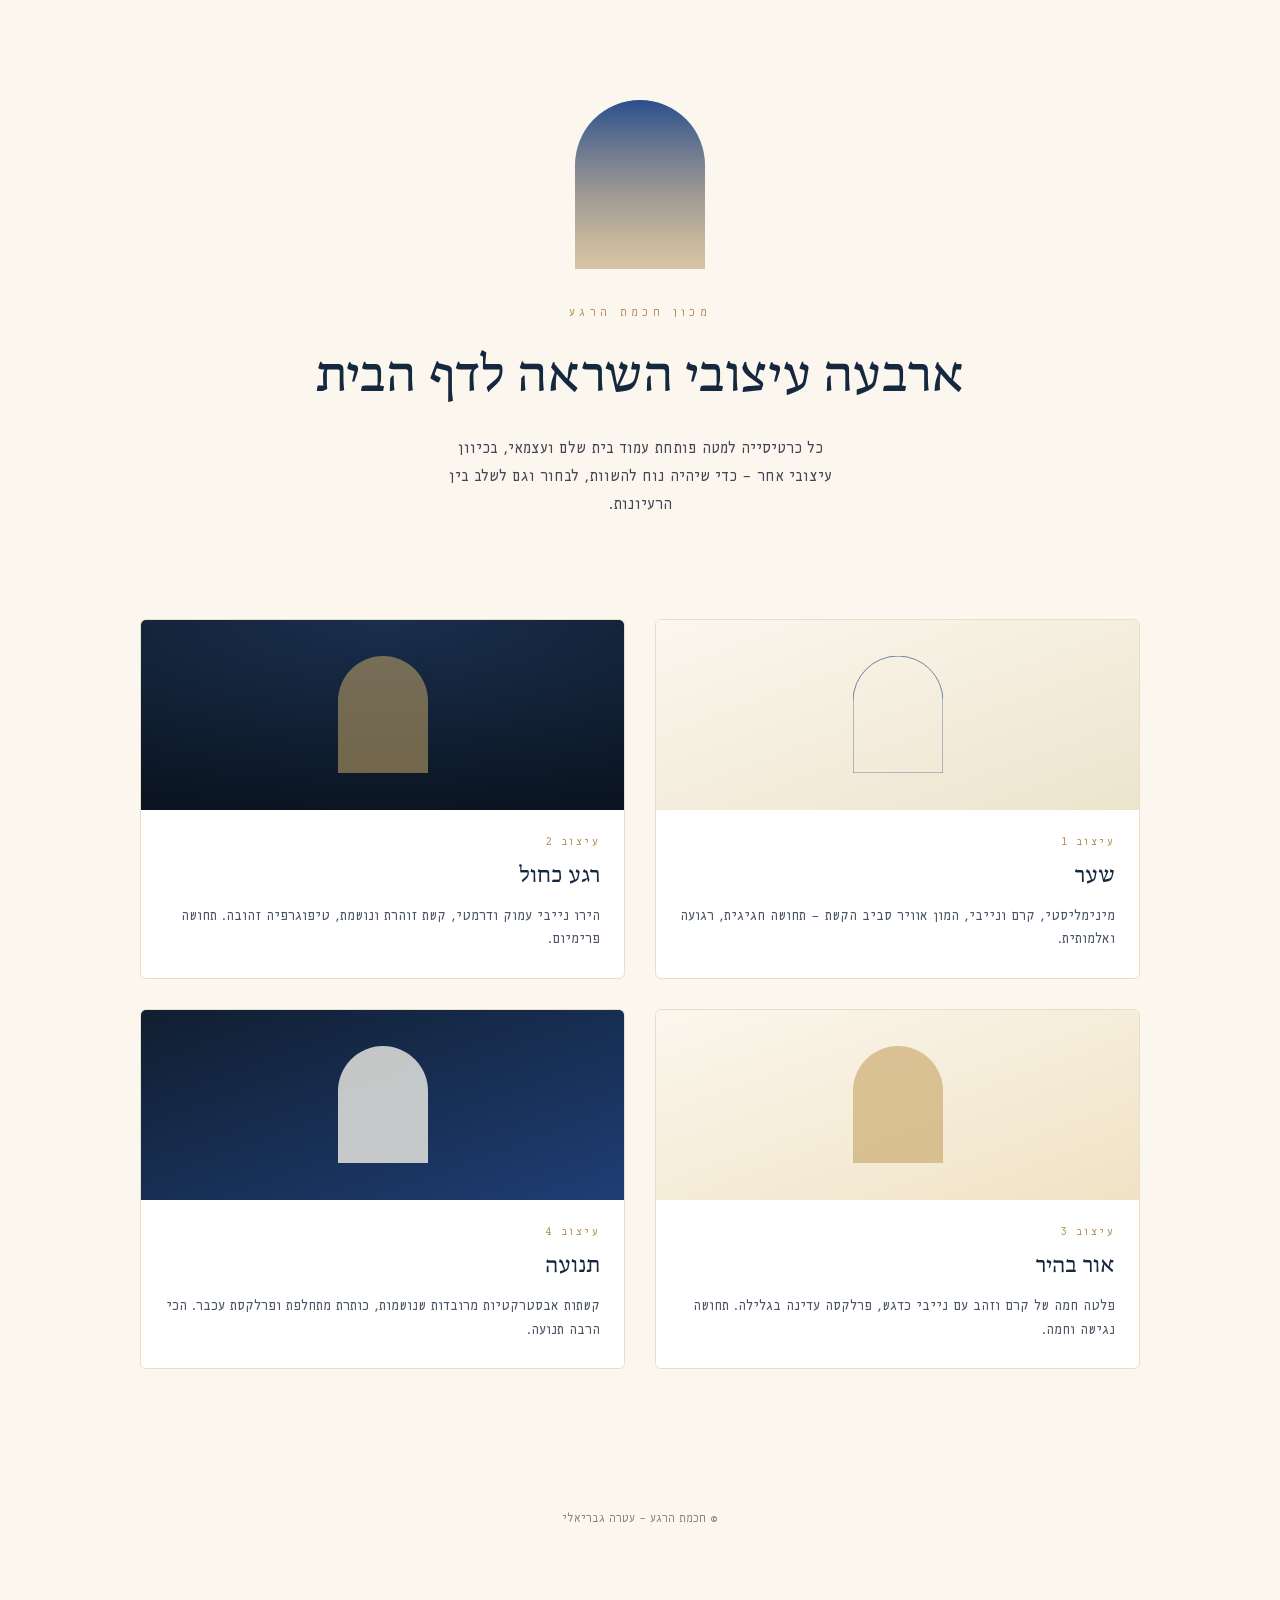
==== docs/index.html @ 27fa4ba7 "אתר סטטי ראשוני: ארבעה עיצובי השראה לדף הבית של חכמת הרגע מבנה docs/ (מתפרסם ל-GitHub Pages) + mater" ====
<!DOCTYPE html>
<html lang="he" dir="rtl">
<head>
<meta charset="UTF-8">
<meta name="viewport" content="width=device-width, initial-scale=1">
<title>חכמת הרגע — גלריית עיצובי השראה לדף הבית</title>
<meta name="description" content="ארבעה עיצובי השראה לדף הבית של מכון חכמת הרגע — עטרה גבריאלי.">
<link rel="stylesheet" href="assets/css/base.css">
<style>
  body { background: var(--cream); }

  .gallery-hero {
    text-align: center;
    padding: 100px 20px 40px;
  }

  .gallery-arch {
    width: 130px;
    margin: 0 auto 24px;
    animation: gbreathe 8s ease-in-out infinite;
  }

  @keyframes gbreathe {
    0%, 100% { transform: scale(1); }
    50% { transform: scale(1.04); }
  }

  .gallery-hero .eyebrow {
    font-size: 0.78rem;
    letter-spacing: 0.35em;
    color: var(--gold);
    text-transform: uppercase;
    margin-bottom: 8px;
  }

  .gallery-hero h1 {
    font-size: clamp(2rem, 5.5vw, 3.2rem);
    color: var(--navy);
  }

  .gallery-hero p.sub {
    margin-top: 16px;
    color: #445;
    max-width: 48ch;
    margin-inline: auto;
    font-size: 1.02rem;
  }

  .grid {
    display: grid;
    grid-template-columns: repeat(2, 1fr);
    gap: 30px;
    width: min(1000px, 92%);
    margin: 60px auto 100px;
  }

  .concept-card {
    display: block;
    background: #fff;
    border-radius: 6px;
    overflow: hidden;
    border: 1px solid #e7dfcc;
    text-decoration: none;
    transition: transform 0.5s var(--ease), box-shadow 0.5s var(--ease);
  }

  .concept-card:hover {
    transform: translateY(-6px);
    box-shadow: 0 30px 50px -30px rgba(16, 30, 48, 0.3);
  }

  .concept-preview {
    height: 190px;
    display: flex;
    align-items: center;
    justify-content: center;
    position: relative;
    overflow: hidden;
  }

  .concept-preview svg {
    width: 90px;
    opacity: 0.9;
  }

  .p1 { background: linear-gradient(160deg, #fbf7ee, #ede4cd); }
  .p2 { background: radial-gradient(120% 100% at 50% 0%, #1a2f4d, #0b1522); }
  .p3 { background: linear-gradient(160deg, #fbf7ee 0%, #f0e2c4 100%); }
  .p4 { background: linear-gradient(160deg, #101e30, #1f3e75); }

  .concept-body {
    padding: 22px 24px 26px;
  }

  .concept-body .num {
    font-size: 0.75rem;
    letter-spacing: 0.2em;
    color: var(--gold);
    text-transform: uppercase;
  }

  .concept-body h2 {
    font-size: 1.4rem;
    color: var(--navy);
    margin: 6px 0 10px;
  }

  .concept-body p {
    font-size: 0.92rem;
    color: #4a5464;
    line-height: 1.6;
  }

  .gallery-footer {
    text-align: center;
    padding: 40px 20px 70px;
    font-size: 0.78rem;
    color: #8a8578;
  }

  @media (max-width: 720px) {
    .grid { grid-template-columns: 1fr; }
  }
</style>
</head>
<body>

<header class="gallery-hero">
  <div class="gallery-arch" aria-hidden="true">
    <svg viewBox="0 0 200 260">
      <defs>
        <linearGradient id="gArch" x1="0" y1="0" x2="0" y2="1">
          <stop offset="0%" stop-color="#2A4F8F"/>
          <stop offset="100%" stop-color="#B6935A" stop-opacity="0.5"/>
        </linearGradient>
      </defs>
      <path d="M0,260 L0,100 A100,100 0 0 1 200,100 L200,260 Z" fill="url(#gArch)"/>
    </svg>
  </div>
  <p class="eyebrow">מכון חכמת הרגע</p>
  <h1>ארבעה עיצובי השראה לדף הבית</h1>
  <p class="sub">
    כל כרטיסייה למטה פותחת עמוד בית שלם ועצמאי, בכיוון עיצובי אחר —
    כדי שיהיה נוח להשוות, לבחור וגם לשלב בין הרעיונות.
  </p>
</header>

<div class="grid">
  <a class="concept-card" href="designs/1-shaar/index.html">
    <div class="concept-preview p1">
      <svg viewBox="0 0 200 260"><path d="M0,260 L0,100 A100,100 0 0 1 200,100 L200,260 Z" fill="none" stroke="#1F3E75" stroke-width="1.5"/></svg>
    </div>
    <div class="concept-body">
      <p class="num">עיצוב 1</p>
      <h2>שער</h2>
      <p>מינימליסטי, קרם ונייבי, המון אוויר סביב הקשת — תחושה חגיגית, רגועה ואלמותית.</p>
    </div>
  </a>

  <a class="concept-card" href="designs/2-rega-kachol/index.html">
    <div class="concept-preview p2">
      <svg viewBox="0 0 200 260"><path d="M0,260 L0,100 A100,100 0 0 1 200,100 L200,260 Z" fill="#C9A86A" opacity="0.6"/></svg>
    </div>
    <div class="concept-body">
      <p class="num">עיצוב 2</p>
      <h2>רגע כחול</h2>
      <p>הירו נייבי עמוק ודרמטי, קשת זוהרת ונושמת, טיפוגרפיה זהובה. תחושה פרימיום.</p>
    </div>
  </a>

  <a class="concept-card" href="designs/3-or-bahir/index.html">
    <div class="concept-preview p3">
      <svg viewBox="0 0 200 260"><path d="M0,260 L0,100 A100,100 0 0 1 200,100 L200,260 Z" fill="#C9A86A" opacity="0.7"/></svg>
    </div>
    <div class="concept-body">
      <p class="num">עיצוב 3</p>
      <h2>אור בהיר</h2>
      <p>פלטה חמה של קרם וזהב עם נייבי כדגש, פרלקסה עדינה בגלילה. תחושה נגישה וחמה.</p>
    </div>
  </a>

  <a class="concept-card" href="designs/4-tnua/index.html">
    <div class="concept-preview p4">
      <svg viewBox="0 0 200 260"><path d="M0,260 L0,100 A100,100 0 0 1 200,100 L200,260 Z" fill="#fbf7ee" opacity="0.85"/></svg>
    </div>
    <div class="concept-body">
      <p class="num">עיצוב 4</p>
      <h2>תנועה</h2>
      <p>קשתות אבסטרקטיות מרובדות שנושמות, כותרת מתחלפת ופרלקסת עכבר. הכי הרבה תנועה.</p>
    </div>
  </a>
</div>

<footer class="gallery-footer">
  <p>© חכמת הרגע — עטרה גבריאלי</p>
</footer>

</body>
</html>
---- docs/assets/css/base.css ----
/* חכמת הרגע — בסיס משותף לכל עיצובי דף הבית */

@font-face {
  font-family: "Days";
  src: url("../fonts/Days-Regular.woff2") format("woff2"),
       url("../fonts/Days-Regular.woff") format("woff");
  font-weight: 400;
  font-style: normal;
  font-display: swap;
}

@font-face {
  font-family: "ArbelG";
  src: url("../fonts/ArbelG-Regular.woff") format("woff");
  font-weight: 400;
  font-style: normal;
  font-display: swap;
}

@font-face {
  font-family: "ArbelG";
  src: url("../fonts/ArbelG-Medium.woff") format("woff");
  font-weight: 500;
  font-style: normal;
  font-display: swap;
}

@font-face {
  font-family: "ArbelG";
  src: url("../fonts/ArbelG-Bold.woff") format("woff");
  font-weight: 700;
  font-style: normal;
  font-display: swap;
}

:root {
  /* פלטה — נגזרת מהלוגו ומתמונות התדמית */
  --navy-deep: #101e30;
  --navy: #16283f;
  --blue-royal: #1f3e75;
  --blue-royal-light: #2a4f8f;
  --cream: #fbf7ee;
  --cream-2: #f3ecdd;
  --gold: #b6935a;
  --gold-light: #c9a86a;
  --wine: #3a0f1f;
  --ink: #1b2430;

  --font-display: "Days", "Frank Ruhl Libre", serif;
  --font-body: "ArbelG", "Times New Roman", serif;

  --ease: cubic-bezier(0.22, 1, 0.36, 1);
}

* {
  box-sizing: border-box;
}

html {
  scroll-behavior: smooth;
}

body {
  margin: 0;
  font-family: var(--font-body);
  color: var(--ink);
  background: var(--cream);
  direction: rtl;
  line-height: 1.7;
  -webkit-font-smoothing: antialiased;
}

img {
  max-width: 100%;
  display: block;
}

a {
  color: inherit;
  text-decoration: none;
}

h1, h2, h3 {
  font-family: var(--font-display);
  font-weight: 400;
  margin: 0;
}

p {
  margin: 0;
}

.container {
  width: min(1100px, 92%);
  margin-inline: auto;
}

/* פס ניווט קטן וקבוע לחזרה לגלריית העיצובים — משותף לכל 4 העמודים */
.concept-nav {
  position: fixed;
  top: 18px;
  inset-inline-start: 18px;
  z-index: 100;
  display: flex;
  align-items: center;
  gap: 10px;
  font-size: 0.8rem;
  padding: 8px 16px;
  border-radius: 999px;
  background: rgba(251, 247, 238, 0.88);
  color: var(--navy);
  backdrop-filter: blur(6px);
  box-shadow: 0 2px 14px rgba(16, 30, 48, 0.12);
  transition: transform 0.4s var(--ease);
}

.concept-nav:hover {
  transform: translateY(-1px);
}

.concept-nav span {
  opacity: 0.6;
}

/* אלמנט reveal-on-scroll משותף */
[data-reveal] {
  opacity: 0;
  transform: translateY(24px);
  transition: opacity 0.9s var(--ease), transform 0.9s var(--ease);
}

[data-reveal].is-visible {
  opacity: 1;
  transform: translateY(0);
}

@media (prefers-reduced-motion: reduce) {
  html {
    scroll-behavior: auto;
  }
  [data-reveal] {
    opacity: 1;
    transform: none;
    transition: none;
  }
}

.visually-hidden {
  position: absolute;
  width: 1px;
  height: 1px;
  overflow: hidden;
  clip: rect(0 0 0 0);
  white-space: nowrap;
}
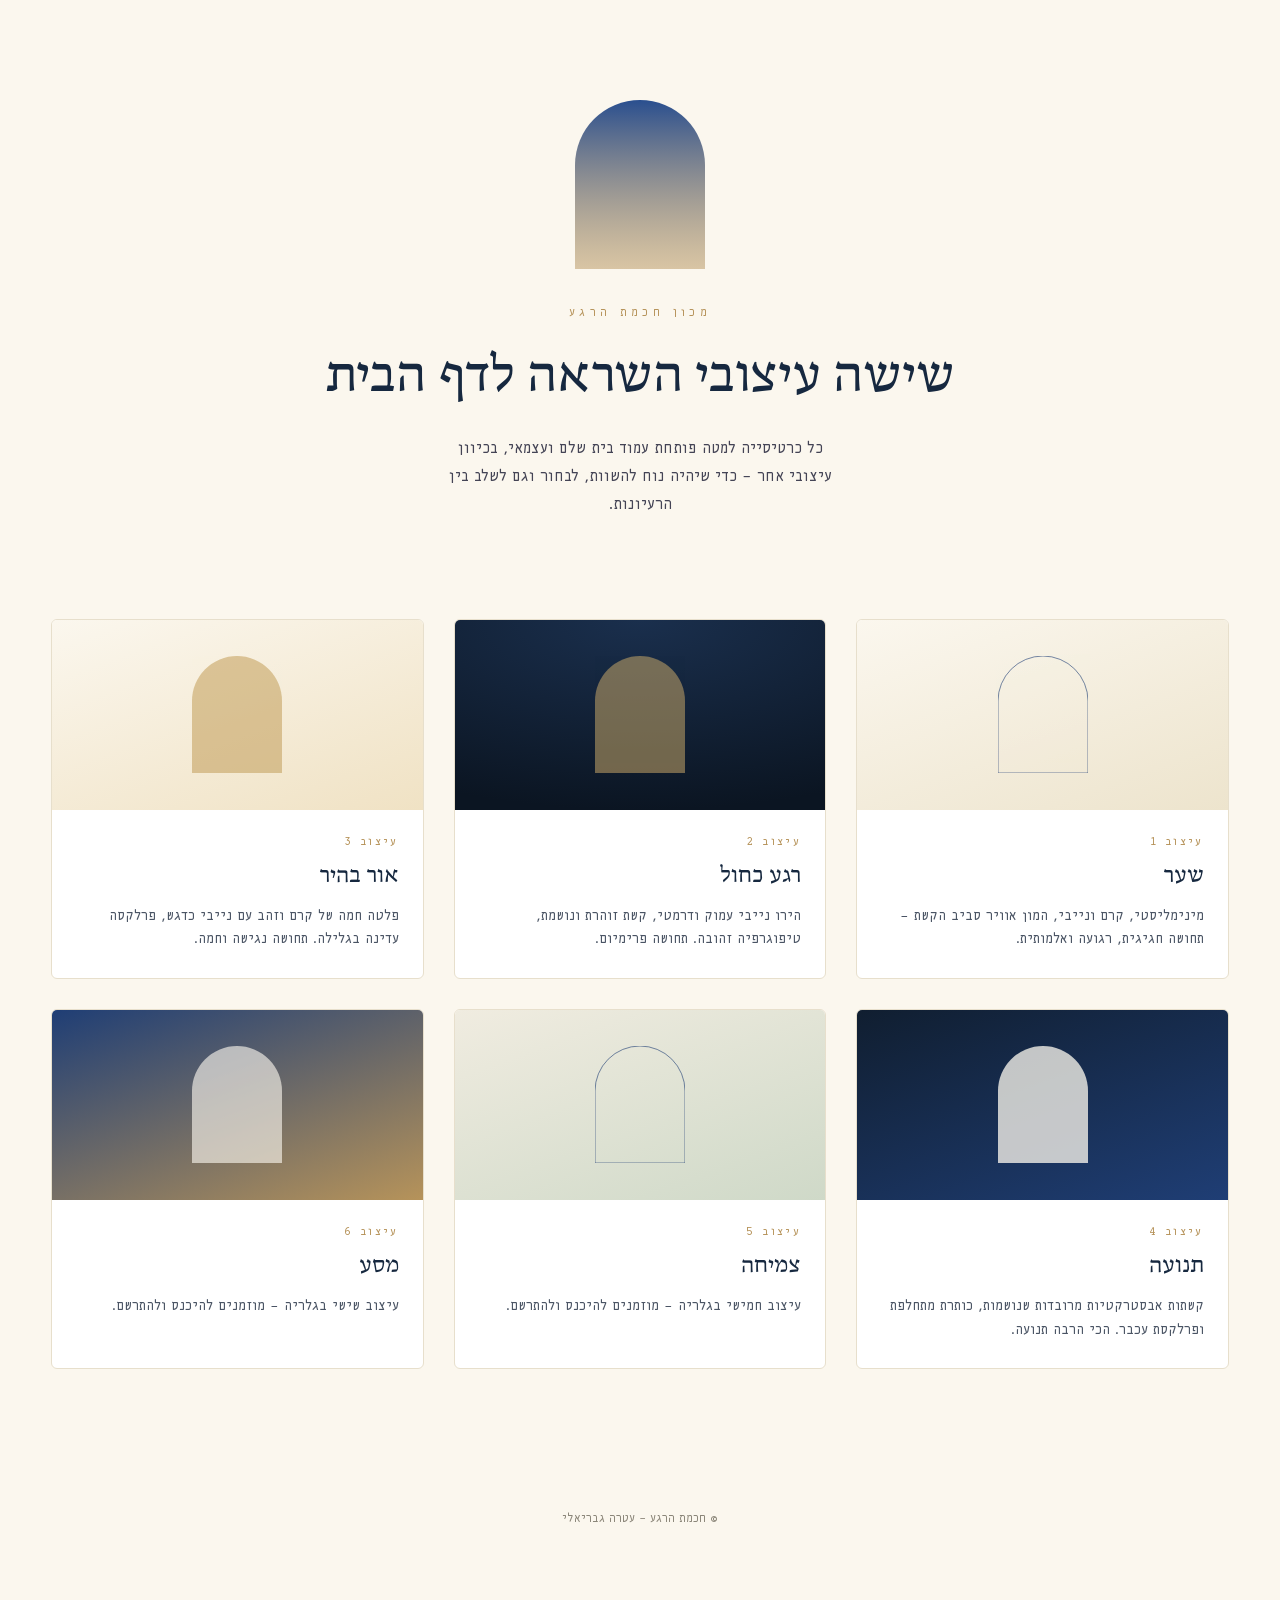
==== commit dd31d82a: "תיקון קישורים שבורים בגלריית הבית והוספת עיצובים 5-6 שינוי שמות התיקיות (1-shaar וכו') לא עודכן בקיש" ====
--- a/docs/index.html
+++ b/docs/index.html
@@ -4,7 +4,7 @@
 <meta charset="UTF-8">
 <meta name="viewport" content="width=device-width, initial-scale=1">
 <title>חכמת הרגע — גלריית עיצובי השראה לדף הבית</title>
-<meta name="description" content="ארבעה עיצובי השראה לדף הבית של מכון חכמת הרגע — עטרה גבריאלי.">
+<meta name="description" content="שישה עיצובי השראה לדף הבית של מכון חכמת הרגע — עטרה גבריאלי.">
 <link rel="stylesheet" href="assets/css/base.css">
 <style>
   body { background: var(--cream); }
@@ -48,9 +48,9 @@
 
   .grid {
     display: grid;
-    grid-template-columns: repeat(2, 1fr);
+    grid-template-columns: repeat(3, 1fr);
     gap: 30px;
-    width: min(1000px, 92%);
+    width: min(1200px, 92%);
     margin: 60px auto 100px;
   }
 
@@ -87,6 +87,8 @@
   .p2 { background: radial-gradient(120% 100% at 50% 0%, #1a2f4d, #0b1522); }
   .p3 { background: linear-gradient(160deg, #fbf7ee 0%, #f0e2c4 100%); }
   .p4 { background: linear-gradient(160deg, #101e30, #1f3e75); }
+  .p5 { background: linear-gradient(160deg, #f0ece0, #cfd9c8); }
+  .p6 { background: linear-gradient(160deg, #1f3e75, #b6935a); }
 
   .concept-body {
     padding: 22px 24px 26px;
@@ -116,6 +118,10 @@
     padding: 40px 20px 70px;
     font-size: 0.78rem;
     color: #8a8578;
+  }
+
+  @media (max-width: 960px) {
+    .grid { grid-template-columns: repeat(2, 1fr); }
   }
 
   @media (max-width: 720px) {
@@ -138,7 +144,7 @@
     </svg>
   </div>
   <p class="eyebrow">מכון חכמת הרגע</p>
-  <h1>ארבעה עיצובי השראה לדף הבית</h1>
+  <h1>שישה עיצובי השראה לדף הבית</h1>
   <p class="sub">
     כל כרטיסייה למטה פותחת עמוד בית שלם ועצמאי, בכיוון עיצובי אחר —
     כדי שיהיה נוח להשוות, לבחור וגם לשלב בין הרעיונות.
@@ -146,7 +152,7 @@
 </header>
 
 <div class="grid">
-  <a class="concept-card" href="designs/1-shaar/index.html">
+  <a class="concept-card" href="designs/1-lavan-zahav/index.html">
     <div class="concept-preview p1">
       <svg viewBox="0 0 200 260"><path d="M0,260 L0,100 A100,100 0 0 1 200,100 L200,260 Z" fill="none" stroke="#1F3E75" stroke-width="1.5"/></svg>
     </div>
@@ -168,7 +174,7 @@
     </div>
   </a>
 
-  <a class="concept-card" href="designs/3-or-bahir/index.html">
+  <a class="concept-card" href="designs/3-pesifas/index.html">
     <div class="concept-preview p3">
       <svg viewBox="0 0 200 260"><path d="M0,260 L0,100 A100,100 0 0 1 200,100 L200,260 Z" fill="#C9A86A" opacity="0.7"/></svg>
     </div>
@@ -179,7 +185,7 @@
     </div>
   </a>
 
-  <a class="concept-card" href="designs/4-tnua/index.html">
+  <a class="concept-card" href="designs/4-diyokan/index.html">
     <div class="concept-preview p4">
       <svg viewBox="0 0 200 260"><path d="M0,260 L0,100 A100,100 0 0 1 200,100 L200,260 Z" fill="#fbf7ee" opacity="0.85"/></svg>
     </div>
@@ -189,6 +195,28 @@
       <p>קשתות אבסטרקטיות מרובדות שנושמות, כותרת מתחלפת ופרלקסת עכבר. הכי הרבה תנועה.</p>
     </div>
   </a>
+
+  <a class="concept-card" href="designs/5-tzmicha/index.html">
+    <div class="concept-preview p5">
+      <svg viewBox="0 0 200 260"><path d="M0,260 L0,100 A100,100 0 0 1 200,100 L200,260 Z" fill="none" stroke="#1F3E75" stroke-width="1.5"/></svg>
+    </div>
+    <div class="concept-body">
+      <p class="num">עיצוב 5</p>
+      <h2>צמיחה</h2>
+      <p>עיצוב חמישי בגלריה — מוזמנים להיכנס ולהתרשם.</p>
+    </div>
+  </a>
+
+  <a class="concept-card" href="designs/6-masa/index.html">
+    <div class="concept-preview p6">
+      <svg viewBox="0 0 200 260"><path d="M0,260 L0,100 A100,100 0 0 1 200,100 L200,260 Z" fill="#fbf7ee" opacity="0.7"/></svg>
+    </div>
+    <div class="concept-body">
+      <p class="num">עיצוב 6</p>
+      <h2>מסע</h2>
+      <p>עיצוב שישי בגלריה — מוזמנים להיכנס ולהתרשם.</p>
+    </div>
+  </a>
 </div>
 
 <footer class="gallery-footer">
--- a/docs/assets/css/base.css
+++ b/docs/assets/css/base.css
@@ -95,31 +95,250 @@
   margin-inline: auto;
 }
 
-/* פס ניווט קטן וקבוע לחזרה לגלריית העיצובים — משותף לכל 4 העמודים */
+/* פס ניווט קטן וקבוע בין ארבעת עיצובי ההשראה — פינה תחתונה כדי לא להתנגש עם ההידר האמיתי */
 .concept-nav {
   position: fixed;
-  top: 18px;
-  inset-inline-start: 18px;
-  z-index: 100;
+  bottom: 16px;
+  inset-inline-end: 16px;
+  z-index: 200;
   display: flex;
   align-items: center;
   gap: 10px;
-  font-size: 0.8rem;
-  padding: 8px 16px;
+  font-size: 0.76rem;
+  padding: 7px 14px;
   border-radius: 999px;
-  background: rgba(251, 247, 238, 0.88);
+  background: rgba(251, 247, 238, 0.92);
   color: var(--navy);
   backdrop-filter: blur(6px);
-  box-shadow: 0 2px 14px rgba(16, 30, 48, 0.12);
+  box-shadow: 0 2px 14px rgba(16, 30, 48, 0.18);
   transition: transform 0.4s var(--ease);
 }
 
 .concept-nav:hover {
-  transform: translateY(-1px);
+  transform: translateY(-2px);
 }
 
 .concept-nav span {
   opacity: 0.6;
+}
+
+.concept-nav a.current {
+  font-weight: 700;
+  text-decoration: underline;
+}
+
+/* ===== הידר ראשי — לוגו + ניווט, קבוע בגלילה ===== */
+.site-header {
+  position: sticky;
+  top: 0;
+  z-index: 150;
+  padding: 16px 0;
+  transition: padding 0.4s var(--ease), background 0.4s var(--ease), box-shadow 0.4s var(--ease);
+}
+
+.site-header-inner {
+  display: flex;
+  align-items: center;
+  justify-content: space-between;
+  gap: 24px;
+}
+
+.brand {
+  display: flex;
+  align-items: center;
+  gap: 10px;
+  flex-shrink: 0;
+}
+
+.brand-arch {
+  width: 22px;
+  height: 28px;
+  display: block;
+}
+
+.brand-arch svg {
+  width: 100%;
+  height: 100%;
+}
+
+.brand-text {
+  font-family: var(--font-display);
+  font-size: 1.15rem;
+  white-space: nowrap;
+}
+
+.site-nav {
+  display: flex;
+  align-items: center;
+  gap: clamp(16px, 2.6vw, 34px);
+  font-size: 0.88rem;
+}
+
+.site-nav a {
+  position: relative;
+  padding-bottom: 3px;
+}
+
+.site-nav a::after {
+  content: "";
+  position: absolute;
+  right: 0;
+  bottom: 0;
+  width: 0;
+  height: 1px;
+  background: currentColor;
+  transition: width 0.35s var(--ease);
+}
+
+.site-nav a:hover::after {
+  width: 100%;
+}
+
+.nav-toggle {
+  display: none;
+  flex-direction: column;
+  justify-content: center;
+  gap: 5px;
+  width: 34px;
+  height: 34px;
+  background: none;
+  border: none;
+  cursor: pointer;
+  padding: 0;
+}
+
+.nav-toggle span {
+  display: block;
+  width: 100%;
+  height: 1.5px;
+  background: currentColor;
+  transition: transform 0.35s var(--ease), opacity 0.35s var(--ease);
+}
+
+.site-header.nav-open .nav-toggle span:nth-child(1) {
+  transform: translateY(6.5px) rotate(45deg);
+}
+
+.site-header.nav-open .nav-toggle span:nth-child(2) {
+  opacity: 0;
+}
+
+.site-header.nav-open .nav-toggle span:nth-child(3) {
+  transform: translateY(-6.5px) rotate(-45deg);
+}
+
+@media (max-width: 760px) {
+  .nav-toggle {
+    display: flex;
+  }
+
+  .site-nav {
+    position: fixed;
+    inset: 0 0 auto 0;
+    top: 0;
+    flex-direction: column;
+    align-items: flex-start;
+    gap: 22px;
+    padding: 110px 8% 40px;
+    font-size: 1.1rem;
+    transform: translateY(-8px);
+    opacity: 0;
+    pointer-events: none;
+    transition: opacity 0.35s var(--ease), transform 0.35s var(--ease);
+  }
+
+  .site-header.nav-open .site-nav {
+    opacity: 1;
+    transform: translateY(0);
+    pointer-events: auto;
+  }
+}
+
+/* ===== פוטר מורחב — מותג / ניווט / חיבור / שורת תחתית ===== */
+.site-footer {
+  padding: 70px 0 0;
+}
+
+.footer-top {
+  display: grid;
+  grid-template-columns: 1.1fr 1fr 1fr;
+  gap: 40px;
+  padding-bottom: 50px;
+}
+
+.footer-brand .brand-arch {
+  width: 30px;
+  height: 38px;
+  margin-bottom: 12px;
+}
+
+.footer-wordmark {
+  font-family: var(--font-display);
+  font-size: 1.3rem;
+}
+
+.footer-tagline {
+  font-size: 0.85rem;
+  opacity: 0.75;
+  margin-top: 6px;
+}
+
+.footer-col-title {
+  font-size: 0.78rem;
+  letter-spacing: 0.14em;
+  text-transform: uppercase;
+  opacity: 0.6;
+  margin-bottom: 14px;
+}
+
+.footer-nav,
+.footer-contact {
+  display: flex;
+  flex-direction: column;
+  gap: 10px;
+  font-size: 0.92rem;
+}
+
+.footer-nav a,
+.footer-contact a {
+  width: fit-content;
+  transition: opacity 0.3s var(--ease);
+}
+
+.footer-nav a:hover,
+.footer-contact a:hover {
+  opacity: 0.7;
+}
+
+.footer-bottom {
+  display: flex;
+  flex-wrap: wrap;
+  align-items: center;
+  justify-content: space-between;
+  gap: 10px;
+  padding: 22px 0 90px;
+  border-top: 1px solid currentColor;
+  border-color: rgba(128, 128, 128, 0.2);
+  font-size: 0.78rem;
+  opacity: 0.75;
+  width: min(1100px, 92%);
+  margin-inline: auto;
+}
+
+.footer-note a {
+  text-decoration: underline;
+}
+
+@media (max-width: 760px) {
+  .footer-top {
+    grid-template-columns: 1fr;
+    gap: 30px;
+  }
+  .footer-bottom {
+    flex-direction: column;
+    text-align: center;
+    padding-bottom: 100px;
+  }
 }
 
 /* אלמנט reveal-on-scroll משותף */
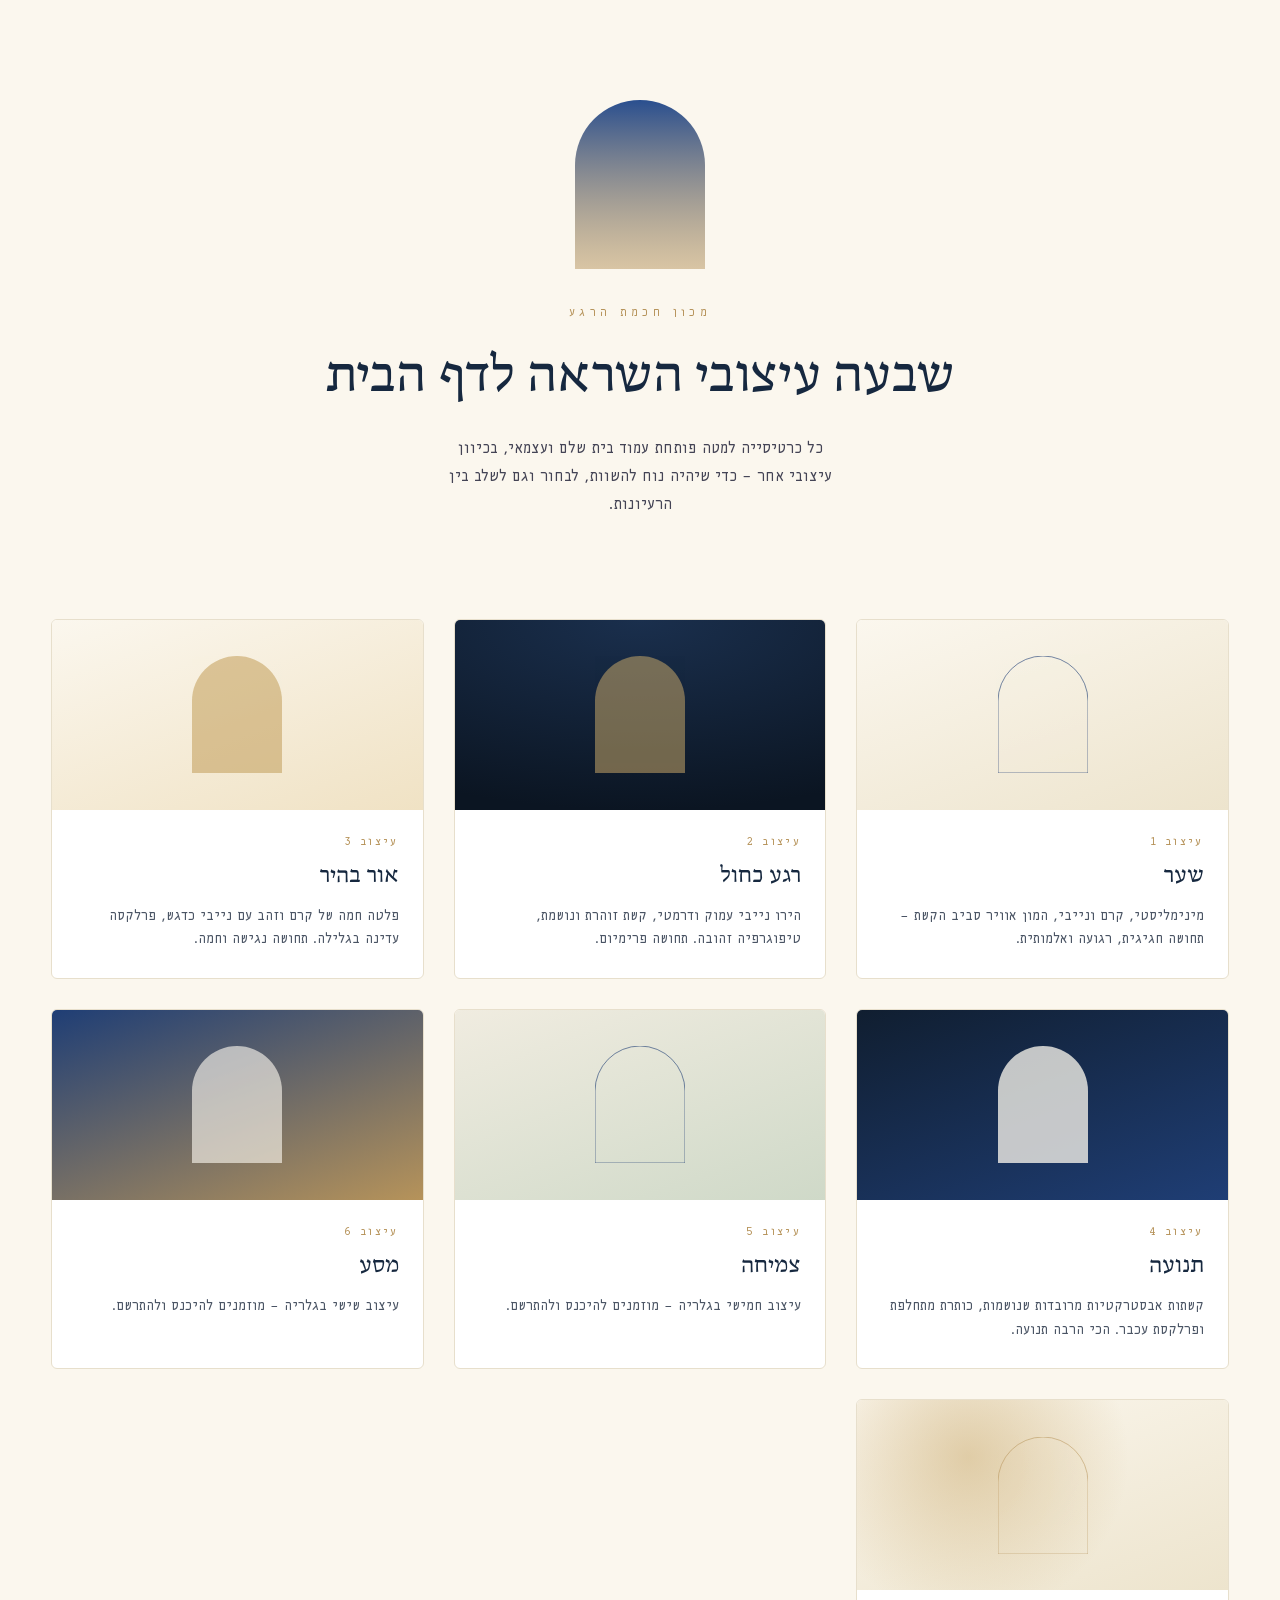
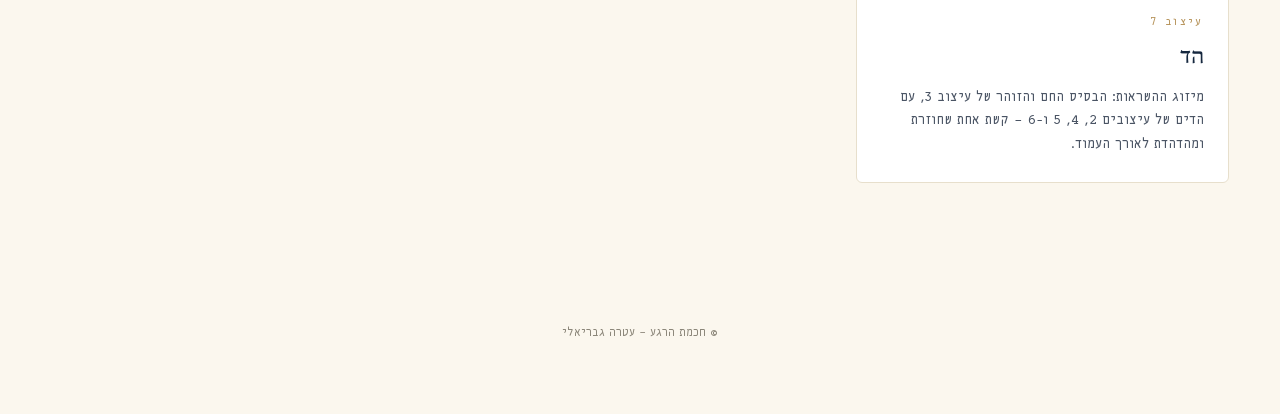
==== commit 74cb6489: "עיצוב 7 (הד): מיזוג ההשראות מעיצוב 3 ומכל שאר העיצובים ההירו נשמר בדיוק כפי שהוא בכל העיצובים. סביבו" ====
--- a/docs/index.html
+++ b/docs/index.html
@@ -4,7 +4,8 @@
 <meta charset="UTF-8">
 <meta name="viewport" content="width=device-width, initial-scale=1">
 <title>חכמת הרגע — גלריית עיצובי השראה לדף הבית</title>
-<meta name="description" content="שישה עיצובי השראה לדף הבית של מכון חכמת הרגע — עטרה גבריאלי.">
+<meta name="description" content="שבעה עיצובי השראה לדף הבית של מכון חכמת הרגע — עטרה גבריאלי.">
+<link rel="icon" href="assets/img/favicon.svg" type="image/svg+xml">
 <link rel="stylesheet" href="assets/css/base.css">
 <style>
   body { background: var(--cream); }
@@ -89,6 +90,10 @@
   .p4 { background: linear-gradient(160deg, #101e30, #1f3e75); }
   .p5 { background: linear-gradient(160deg, #f0ece0, #cfd9c8); }
   .p6 { background: linear-gradient(160deg, #1f3e75, #b6935a); }
+  .p7 { background:
+    radial-gradient(circle at 30% 30%, rgba(201, 168, 106, 0.5), transparent 55%),
+    linear-gradient(160deg, #fbf7ee 0%, #ede4cd 100%);
+  }
 
   .concept-body {
     padding: 22px 24px 26px;
@@ -144,7 +149,7 @@
     </svg>
   </div>
   <p class="eyebrow">מכון חכמת הרגע</p>
-  <h1>שישה עיצובי השראה לדף הבית</h1>
+  <h1>שבעה עיצובי השראה לדף הבית</h1>
   <p class="sub">
     כל כרטיסייה למטה פותחת עמוד בית שלם ועצמאי, בכיוון עיצובי אחר —
     כדי שיהיה נוח להשוות, לבחור וגם לשלב בין הרעיונות.
@@ -217,6 +222,17 @@
       <p>עיצוב שישי בגלריה — מוזמנים להיכנס ולהתרשם.</p>
     </div>
   </a>
+
+  <a class="concept-card" href="designs/7-hed/index.html">
+    <div class="concept-preview p7">
+      <svg viewBox="0 0 200 260"><path d="M0,260 L0,100 A100,100 0 0 1 200,100 L200,260 Z" fill="none" stroke="#B6935A" stroke-width="1.5" opacity="0.9"/></svg>
+    </div>
+    <div class="concept-body">
+      <p class="num">עיצוב 7</p>
+      <h2>הד</h2>
+      <p>מיזוג ההשראות: הבסיס החם והזוהר של עיצוב 3, עם הדים של עיצובים 2, 4, 5 ו-6 — קשת אחת שחוזרת ומהדהדת לאורך העמוד.</p>
+    </div>
+  </a>
 </div>
 
 <footer class="gallery-footer">
--- a/docs/assets/css/base.css
+++ b/docs/assets/css/base.css
@@ -58,6 +58,7 @@
 
 html {
   scroll-behavior: smooth;
+  overflow-x: hidden;
 }
 
 body {
@@ -68,6 +69,7 @@
   direction: rtl;
   line-height: 1.7;
   -webkit-font-smoothing: antialiased;
+  overflow-x: hidden;
 }
 
 img {
@@ -100,9 +102,11 @@
   position: fixed;
   bottom: 16px;
   inset-inline-end: 16px;
+  inset-inline-start: 16px;
   z-index: 200;
   display: flex;
   align-items: center;
+  justify-content: center;
   gap: 10px;
   font-size: 0.76rem;
   padding: 7px 14px;
@@ -112,6 +116,9 @@
   backdrop-filter: blur(6px);
   box-shadow: 0 2px 14px rgba(16, 30, 48, 0.18);
   transition: transform 0.4s var(--ease);
+  max-width: fit-content;
+  margin-inline: auto;
+  overflow-x: auto;
 }
 
 .concept-nav:hover {
@@ -341,6 +348,143 @@
   }
 }
 
+/* דואוטון משותף — img בגווני אפור + שכבת צבע ב-mix-blend-mode, לכל [class*="duotone-"] */
+[class*="duotone-"] {
+  position: relative;
+  overflow: hidden;
+}
+
+[class*="duotone-"] img {
+  width: 100%;
+  height: 100%;
+  object-fit: cover;
+  filter: grayscale(1) contrast(1.08) brightness(1.04);
+}
+
+[class*="duotone-"]::after {
+  content: "";
+  position: absolute;
+  inset: 0;
+  background: linear-gradient(155deg, var(--duotone-a), var(--duotone-b));
+  mix-blend-mode: color;
+  pointer-events: none;
+}
+
+.duotone-gold { --duotone-a: #16283f; --duotone-b: #c9a86a; }
+.duotone-warm { --duotone-a: #3a0f1f; --duotone-b: #d9b478; }
+.duotone-olive { --duotone-a: #3f4a2e; --duotone-b: #f3ecdd; }
+.duotone-journey { --duotone-a: #101e30; --duotone-b: #b6935a; }
+
+/* מסכת שער — חותכת את תמונת עטרה לצורת הקשת של הלוגו, כדי שתשב ישירות על רקע הדף בלי מלבן לבן מסביב */
+.arch-photo {
+  -webkit-mask-image: url("[data-uri]");
+  mask-image: url("[data-uri]");
+  -webkit-mask-size: 100% 100%;
+  mask-size: 100% 100%;
+  -webkit-mask-repeat: no-repeat;
+  mask-repeat: no-repeat;
+}
+
+/* תמונת רקע משותפת להירו — עטרה נשענת על השולחן, ברקע כל עיצוב */
+.hero-bg-photo {
+  position: absolute;
+  inset: 0;
+  z-index: 0;
+  overflow: hidden;
+}
+
+.hero-bg-photo img {
+  width: 100%;
+  height: 100%;
+  object-fit: cover;
+  object-position: 14% 40%;
+  transform: scaleX(-1);
+}
+
+@media (max-width: 640px) {
+  .hero-bg-photo img {
+    object-position: 20% 8%;
+  }
+
+  .hero-bg-photo .hero-bg-overlay {
+    background:
+      linear-gradient(180deg, rgba(9, 17, 28, 0.12) 0%, rgba(9, 17, 28, 0.28) 32%, rgba(9, 17, 28, 0.74) 55%, rgba(9, 17, 28, 0.9) 100%);
+  }
+}
+
+/* "החלון" שאליו עטרה מביטה — קשת זוהרת, ממוקמת בכיוון המבט שלה (למעלה-ימינה) */
+.gaze-window {
+  position: absolute;
+  top: 8%;
+  inset-inline-end: 6%;
+  z-index: 1;
+  width: min(260px, 34vw);
+  aspect-ratio: 200 / 260;
+  pointer-events: none;
+}
+
+.gaze-window svg {
+  width: 100%;
+  height: 100%;
+  filter: drop-shadow(0 0 30px rgba(201, 168, 106, 0.55));
+}
+
+.gaze-window .gaze-window-text {
+  position: absolute;
+  inset: 0;
+  display: flex;
+  align-items: center;
+  justify-content: center;
+  text-align: center;
+  padding: 18% 14% 10%;
+  font-family: var(--font-display);
+  font-size: clamp(0.85rem, 1.4vw, 1.05rem);
+  line-height: 1.5;
+  color: var(--cream);
+  text-shadow: 0 2px 16px rgba(0, 0, 0, 0.5);
+}
+
+@keyframes gaze-breathe {
+  0%, 100% { transform: scale(1); opacity: 0.9; }
+  50% { transform: scale(1.035); opacity: 1; }
+}
+
+.hero-bg-photo .hero-bg-overlay {
+  position: absolute;
+  inset: 0;
+  background:
+    linear-gradient(90deg, rgba(9, 17, 28, 0.82) 0%, rgba(9, 17, 28, 0.62) 54%, rgba(9, 17, 28, 0.2) 100%),
+    linear-gradient(0deg, rgba(9, 17, 28, 0.55) 0%, rgba(9, 17, 28, 0.05) 30%, rgba(9, 17, 28, 0.05) 70%, rgba(9, 17, 28, 0.4) 100%);
+}
+
+/* אותיות נופלות — שכבת קישוט בהירו, קשורה לגלילה */
+.falling-letters {
+  position: absolute;
+  inset: 0;
+  z-index: 1;
+  overflow: hidden;
+  pointer-events: none;
+}
+
+.falling-letters span {
+  position: absolute;
+  top: 0;
+  font-family: var(--font-display);
+  color: var(--gold-light);
+  will-change: transform;
+}
+
+@media (prefers-reduced-motion: reduce) {
+  .falling-letters { display: none; }
+}
+
+/* הטיה עדינה בעכבר — משותף לכל [data-tilt] */
+[data-tilt] {
+  transform-style: preserve-3d;
+  transition: transform 0.25s var(--ease);
+  will-change: transform;
+}
+
 /* אלמנט reveal-on-scroll משותף */
 [data-reveal] {
   opacity: 0;
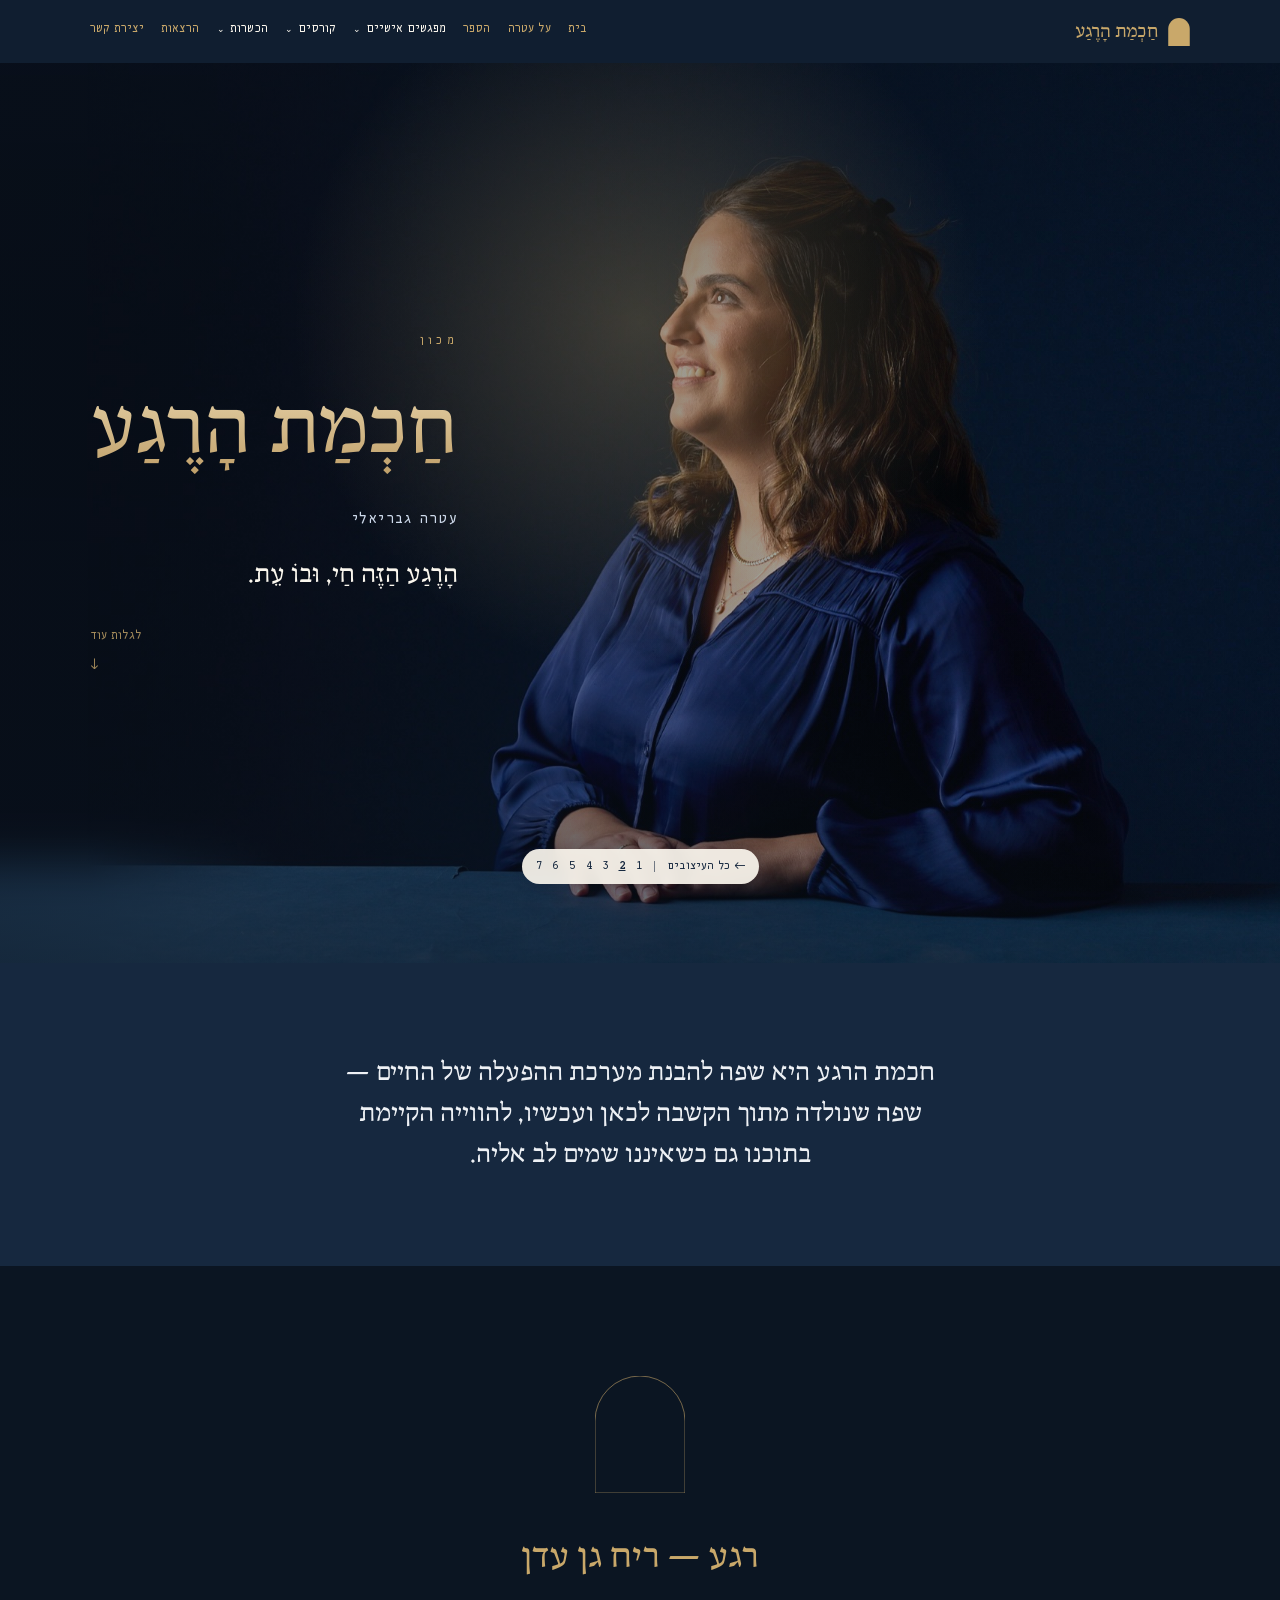
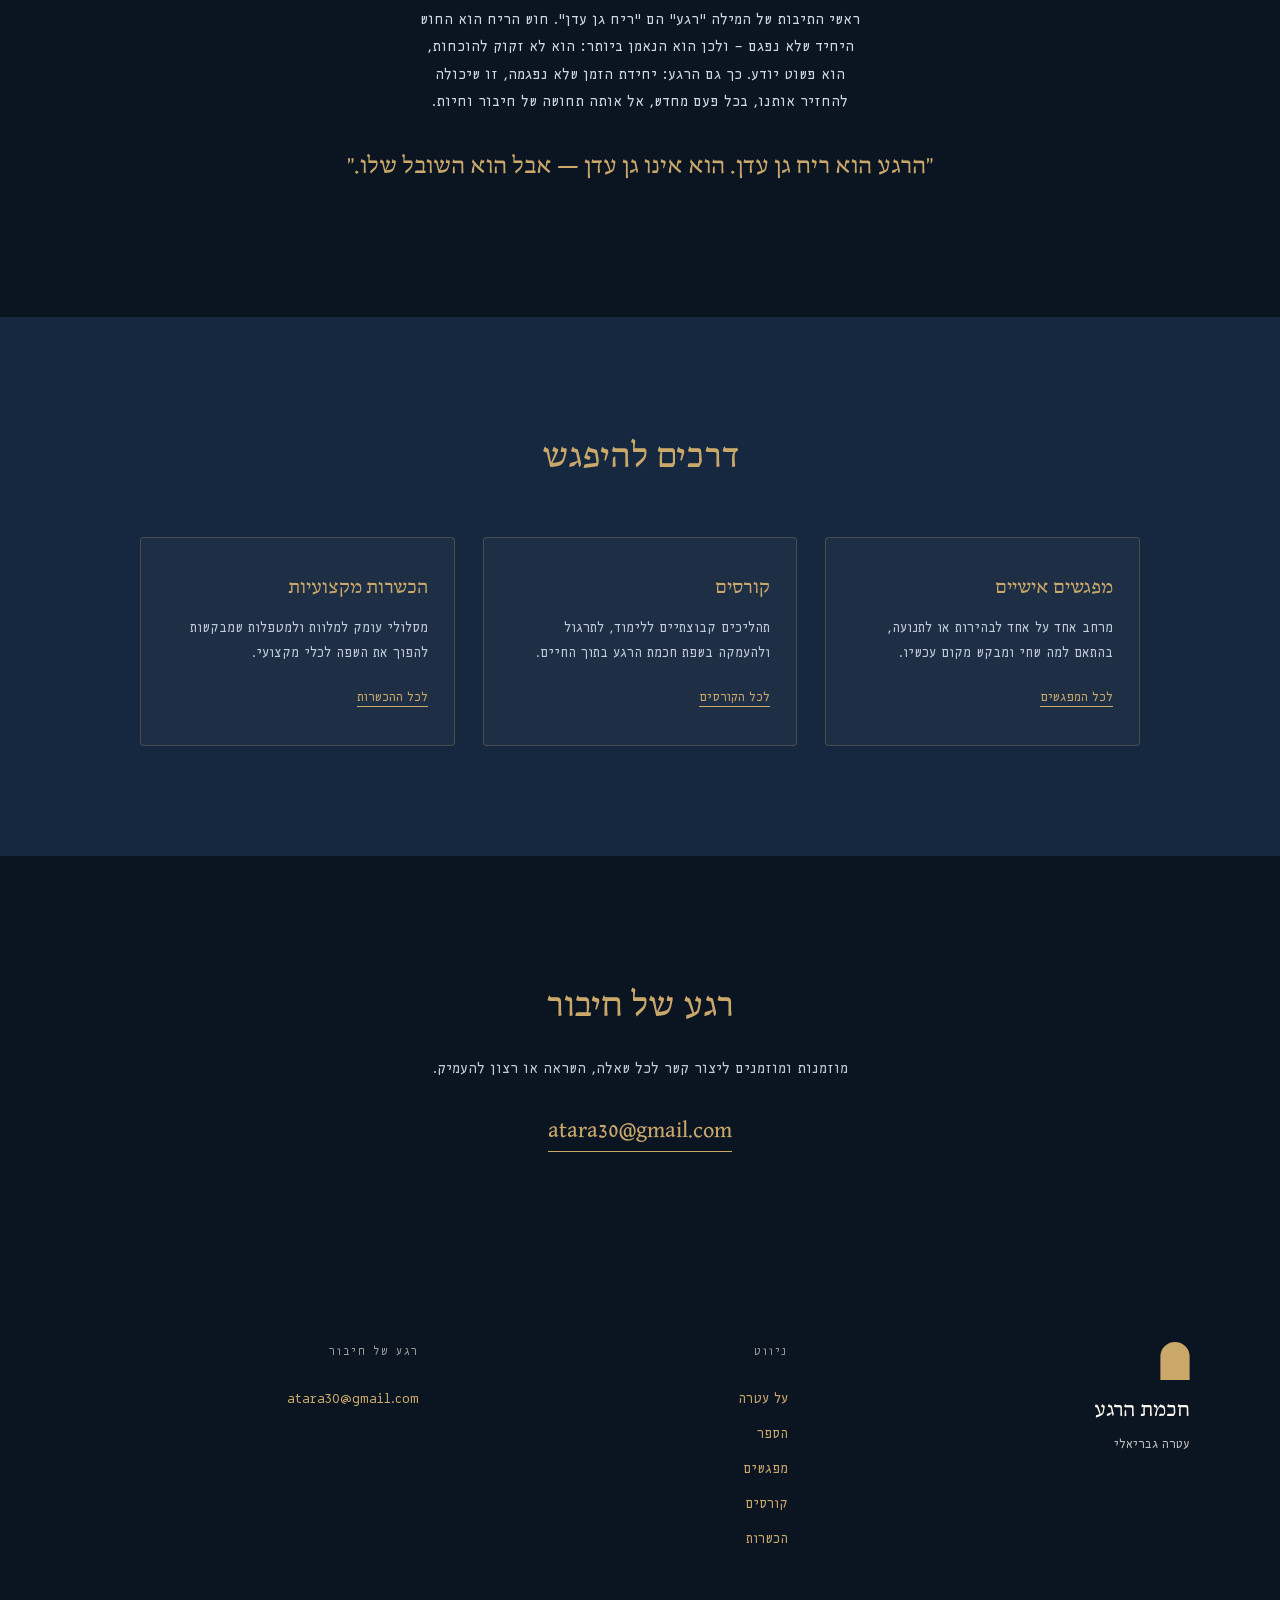
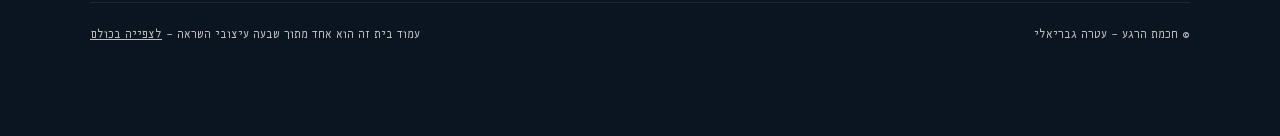
==== commit 5f84ef86: "Publish multi-page site with design 2 as default" ====
--- a/docs/index.html
+++ b/docs/index.html
@@ -4,6 +4,11 @@
 <meta charset="UTF-8">
 <meta name="viewport" content="width=device-width, initial-scale=1">
 <title>חכמת הרגע — גלריית עיצובי השראה לדף הבית</title>
+<script>
+  if (!new URLSearchParams(window.location.search).has("all")) {
+    window.location.replace("designs/2-rega-kachol/");
+  }
+</script>
 <meta name="description" content="שבעה עיצובי השראה לדף הבית של מכון חכמת הרגע — עטרה גבריאלי.">
 <link rel="icon" href="assets/img/favicon.svg" type="image/svg+xml">
 <link rel="stylesheet" href="assets/css/base.css">
@@ -157,7 +162,7 @@
 </header>
 
 <div class="grid">
-  <a class="concept-card" href="designs/1-lavan-zahav/index.html">
+  <a class="concept-card" href="designs/1-lavan-zahav/">
     <div class="concept-preview p1">
       <svg viewBox="0 0 200 260"><path d="M0,260 L0,100 A100,100 0 0 1 200,100 L200,260 Z" fill="none" stroke="#1F3E75" stroke-width="1.5"/></svg>
     </div>
@@ -168,7 +173,7 @@
     </div>
   </a>
 
-  <a class="concept-card" href="designs/2-rega-kachol/index.html">
+  <a class="concept-card" href="designs/2-rega-kachol/">
     <div class="concept-preview p2">
       <svg viewBox="0 0 200 260"><path d="M0,260 L0,100 A100,100 0 0 1 200,100 L200,260 Z" fill="#C9A86A" opacity="0.6"/></svg>
     </div>
@@ -179,7 +184,7 @@
     </div>
   </a>
 
-  <a class="concept-card" href="designs/3-pesifas/index.html">
+  <a class="concept-card" href="designs/3-pesifas/">
     <div class="concept-preview p3">
       <svg viewBox="0 0 200 260"><path d="M0,260 L0,100 A100,100 0 0 1 200,100 L200,260 Z" fill="#C9A86A" opacity="0.7"/></svg>
     </div>
@@ -190,7 +195,7 @@
     </div>
   </a>
 
-  <a class="concept-card" href="designs/4-diyokan/index.html">
+  <a class="concept-card" href="designs/4-diyokan/">
     <div class="concept-preview p4">
       <svg viewBox="0 0 200 260"><path d="M0,260 L0,100 A100,100 0 0 1 200,100 L200,260 Z" fill="#fbf7ee" opacity="0.85"/></svg>
     </div>
@@ -201,7 +206,7 @@
     </div>
   </a>
 
-  <a class="concept-card" href="designs/5-tzmicha/index.html">
+  <a class="concept-card" href="designs/5-tzmicha/">
     <div class="concept-preview p5">
       <svg viewBox="0 0 200 260"><path d="M0,260 L0,100 A100,100 0 0 1 200,100 L200,260 Z" fill="none" stroke="#1F3E75" stroke-width="1.5"/></svg>
     </div>
@@ -212,7 +217,7 @@
     </div>
   </a>
 
-  <a class="concept-card" href="designs/6-masa/index.html">
+  <a class="concept-card" href="designs/6-masa/">
     <div class="concept-preview p6">
       <svg viewBox="0 0 200 260"><path d="M0,260 L0,100 A100,100 0 0 1 200,100 L200,260 Z" fill="#fbf7ee" opacity="0.7"/></svg>
     </div>
@@ -223,7 +228,7 @@
     </div>
   </a>
 
-  <a class="concept-card" href="designs/7-hed/index.html">
+  <a class="concept-card" href="designs/7-hed/">
     <div class="concept-preview p7">
       <svg viewBox="0 0 200 260"><path d="M0,260 L0,100 A100,100 0 0 1 200,100 L200,260 Z" fill="none" stroke="#B6935A" stroke-width="1.5" opacity="0.9"/></svg>
     </div>
--- a/docs/assets/css/base.css
+++ b/docs/assets/css/base.css
@@ -1,4 +1,4 @@
-/* חכמת הרגע — בסיס משותף לכל עיצובי דף הבית */
+/* חכמת הרגע — בסיס משותף לכל שבעת אבות-הטיפוס */
 
 @font-face {
   font-family: "Days";
@@ -70,6 +70,10 @@
   line-height: 1.7;
   -webkit-font-smoothing: antialiased;
   overflow-x: hidden;
+}
+
+[data-home-content] > [data-relocated] {
+  display: none !important;
 }
 
 img {
@@ -177,8 +181,8 @@
 .site-nav {
   display: flex;
   align-items: center;
-  gap: clamp(16px, 2.6vw, 34px);
-  font-size: 0.88rem;
+  gap: clamp(10px, 1.35vw, 20px);
+  font-size: 0.8rem;
 }
 
 .site-nav a {
@@ -199,6 +203,64 @@
 
 .site-nav a:hover::after {
   width: 100%;
+}
+
+.nav-group {
+  position: relative;
+}
+
+.nav-group summary {
+  list-style: none;
+  cursor: pointer;
+  white-space: nowrap;
+  padding-bottom: 3px;
+}
+
+.nav-group summary::-webkit-details-marker {
+  display: none;
+}
+
+.nav-group summary::after {
+  content: "⌄";
+  display: inline-block;
+  margin-inline-start: 5px;
+  font-size: 0.7em;
+  transition: transform 0.25s var(--ease);
+}
+
+.nav-group[open] summary::after {
+  transform: rotate(180deg);
+}
+
+.nav-submenu {
+  position: absolute;
+  top: calc(100% + 14px);
+  inset-inline-start: 50%;
+  min-width: 230px;
+  padding: 12px;
+  display: grid;
+  gap: 2px;
+  color: var(--navy);
+  background: rgba(251, 247, 238, 0.98);
+  border: 1px solid rgba(182, 147, 90, 0.28);
+  border-radius: 14px;
+  box-shadow: 0 18px 45px rgba(16, 30, 48, 0.18);
+  transform: translateX(50%);
+}
+
+.nav-submenu a {
+  padding: 8px 10px;
+  border-radius: 8px;
+  line-height: 1.35;
+}
+
+.nav-submenu a:hover,
+.nav-submenu a[aria-current="page"] {
+  background: var(--cream-2);
+}
+
+.nav-submenu a::after {
+  display: none;
 }
 
 .nav-toggle {
@@ -234,7 +296,7 @@
   transform: translateY(-6.5px) rotate(-45deg);
 }
 
-@media (max-width: 760px) {
+@media (max-width: 1040px) {
   .nav-toggle {
     display: flex;
   }
@@ -252,12 +314,707 @@
     opacity: 0;
     pointer-events: none;
     transition: opacity 0.35s var(--ease), transform 0.35s var(--ease);
+    max-height: 100svh;
+    overflow-y: auto;
+    color: var(--navy);
+    background: rgba(251, 247, 238, 0.98);
+    box-shadow: 0 18px 45px rgba(16, 30, 48, 0.18);
   }
 
   .site-header.nav-open .site-nav {
     opacity: 1;
     transform: translateY(0);
     pointer-events: auto;
+  }
+
+  .nav-group {
+    width: 100%;
+  }
+
+  .nav-group summary {
+    width: fit-content;
+  }
+
+  .nav-submenu {
+    position: static;
+    transform: none;
+    min-width: 0;
+    margin-top: 8px;
+    padding: 4px 16px 0 0;
+    border: 0;
+    border-radius: 0;
+    box-shadow: none;
+    background: transparent;
+    gap: 4px;
+  }
+
+  .nav-submenu a {
+    padding: 4px 0;
+    font-size: 0.92rem;
+    opacity: 0.82;
+  }
+}
+
+/* ===== עמודי השלד: משותפים בתוכן, מקבלים אופי מכל קונספט ===== */
+.route-page {
+  --route-accent: var(--gold);
+  --route-accent-soft: rgba(182, 147, 90, 0.16);
+  min-height: 72svh;
+  background:
+    radial-gradient(circle at 88% 8%, var(--route-accent-soft), transparent 30rem),
+    var(--cream);
+  color: var(--navy-deep);
+}
+
+body[data-concept="2"] .route-page { --route-accent: #5579ae; --route-accent-soft: rgba(85, 121, 174, 0.2); }
+body[data-concept="3"] .route-page { --route-accent: #b6935a; --route-accent-soft: rgba(42, 79, 143, 0.14); }
+body[data-concept="4"] .route-page { --route-accent: #772b49; --route-accent-soft: rgba(119, 43, 73, 0.14); }
+body[data-concept="5"] .route-page { --route-accent: #819054; --route-accent-soft: rgba(203, 219, 82, 0.2); }
+body[data-concept="6"] .route-page { --route-accent: #a98b5b; --route-accent-soft: rgba(22, 40, 63, 0.14); }
+body[data-concept="7"] .route-page { --route-accent: #31538b; --route-accent-soft: rgba(49, 83, 139, 0.18); }
+
+.route-hero {
+  padding: clamp(76px, 10vw, 140px) 0 clamp(48px, 7vw, 90px);
+  border-bottom: 1px solid rgba(16, 30, 48, 0.1);
+}
+
+.route-breadcrumbs {
+  display: flex;
+  flex-wrap: wrap;
+  align-items: center;
+  gap: 8px;
+  margin-bottom: 30px;
+  font-size: 0.78rem;
+  color: color-mix(in srgb, var(--route-accent) 75%, var(--navy));
+}
+
+.route-breadcrumbs span {
+  opacity: 0.5;
+}
+
+.route-kicker {
+  margin-bottom: 12px;
+  color: var(--route-accent);
+  font-size: 0.78rem;
+  letter-spacing: 0.24em;
+}
+
+.route-title {
+  max-width: 15ch;
+  font-size: clamp(2.6rem, 7vw, 5.8rem);
+  line-height: 1.04;
+}
+
+.route-lede {
+  max-width: 48ch;
+  margin-top: 28px;
+  font-size: clamp(1.08rem, 2vw, 1.38rem);
+  line-height: 1.75;
+}
+
+.route-body {
+  padding: clamp(52px, 7vw, 96px) 0 120px;
+}
+
+.route-grid {
+  display: grid;
+  grid-template-columns: repeat(auto-fit, minmax(min(100%, 260px), 1fr));
+  gap: 20px;
+}
+
+.route-card {
+  min-height: 230px;
+  padding: 30px;
+  display: flex;
+  flex-direction: column;
+  border: 1px solid rgba(16, 30, 48, 0.13);
+  border-radius: 22px;
+  background: rgba(255, 255, 255, 0.52);
+  transition: transform 0.35s var(--ease), border-color 0.35s var(--ease), box-shadow 0.35s var(--ease);
+}
+
+.route-card:hover {
+  transform: translateY(-5px);
+  border-color: var(--route-accent);
+  box-shadow: 0 22px 50px rgba(16, 30, 48, 0.1);
+}
+
+.route-card-index {
+  margin-bottom: auto;
+  color: var(--route-accent);
+  font-size: 0.76rem;
+  letter-spacing: 0.16em;
+}
+
+.route-card h2 {
+  margin-top: 34px;
+  font-size: clamp(1.45rem, 3vw, 2rem);
+}
+
+.route-card p {
+  margin-top: 12px;
+  color: rgba(16, 30, 48, 0.72);
+}
+
+.route-card-link {
+  margin-top: 24px;
+  color: var(--route-accent);
+  font-size: 0.85rem;
+}
+
+.route-placeholder {
+  max-width: 760px;
+  padding: clamp(30px, 5vw, 56px);
+  border-inline-start: 3px solid var(--route-accent);
+  background: rgba(255, 255, 255, 0.48);
+}
+
+.route-content-grid {
+  display: grid;
+  grid-template-columns: minmax(230px, 0.72fr) minmax(0, 1.28fr);
+  gap: clamp(34px, 7vw, 90px);
+  align-items: center;
+}
+
+.route-media {
+  overflow: hidden;
+  min-height: 460px;
+  border-radius: 50% 50% 22px 22px;
+  background: var(--route-accent-soft);
+}
+
+.route-media img {
+  width: 100%;
+  height: 100%;
+  min-height: 460px;
+  object-fit: cover;
+}
+
+.route-media.route-book-media {
+  min-height: 0;
+  padding: 36px;
+  border-radius: 22px;
+}
+
+.route-media.route-book-media img {
+  min-height: 0;
+  height: auto;
+  max-height: 520px;
+  object-fit: contain;
+  filter: drop-shadow(0 22px 28px rgba(16, 30, 48, 0.2));
+}
+
+.route-copy h2,
+.route-contact-card h2 {
+  font-size: clamp(1.7rem, 4vw, 3.1rem);
+  line-height: 1.2;
+}
+
+.route-copy p,
+.route-contact-card p {
+  max-width: 58ch;
+  margin-top: 18px;
+  font-size: 1.08rem;
+}
+
+.route-copy p + p {
+  margin-top: 14px;
+}
+
+.route-action {
+  display: inline-flex;
+  margin-top: 30px;
+  padding: 11px 20px;
+  color: var(--cream);
+  background: var(--route-accent);
+  border-radius: 999px;
+}
+
+.route-contact-card {
+  max-width: 760px;
+  padding: clamp(32px, 6vw, 64px);
+  background: rgba(255, 255, 255, 0.58);
+  border: 1px solid rgba(16, 30, 48, 0.12);
+  border-radius: 24px;
+}
+
+.route-email {
+  display: inline-block;
+  margin-top: 26px;
+  color: var(--route-accent);
+  font-size: clamp(1.05rem, 3vw, 1.45rem);
+  direction: ltr;
+  border-bottom: 1px solid currentColor;
+}
+
+.route-placeholder h2 {
+  font-size: clamp(1.6rem, 4vw, 2.5rem);
+}
+
+.route-placeholder p {
+  margin-top: 16px;
+  font-size: 1.08rem;
+}
+
+.route-back {
+  display: inline-flex;
+  margin-top: 28px;
+  color: var(--route-accent);
+  border-bottom: 1px solid currentColor;
+}
+
+/* 1 — שער: מרחב לבן, קשת אחת וקווים שקטים */
+.route-concept-1 .route-hero {
+  position: relative;
+  min-height: 62svh;
+  display: flex;
+  align-items: center;
+  overflow: hidden;
+  border-bottom: 0;
+}
+
+.route-concept-1 .route-hero::after {
+  content: "";
+  position: absolute;
+  width: min(36vw, 430px);
+  aspect-ratio: 0.72;
+  inset-inline-start: 7%;
+  bottom: -42%;
+  border: 1px solid rgba(182, 147, 90, 0.55);
+  border-radius: 50% 50% 0 0;
+}
+
+.route-concept-1 .route-title {
+  max-width: 11ch;
+  font-size: clamp(3.5rem, 9vw, 7.8rem);
+}
+
+.route-concept-1 .route-grid {
+  gap: 0;
+  border-top: 1px solid rgba(16, 30, 48, 0.18);
+}
+
+.route-concept-1 .route-card {
+  min-height: 290px;
+  border: 0;
+  border-inline-start: 1px solid rgba(16, 30, 48, 0.18);
+  border-radius: 0;
+  background: transparent;
+}
+
+.route-concept-1 .route-card:last-child {
+  border-inline-end: 1px solid rgba(16, 30, 48, 0.18);
+}
+
+.route-concept-1 .route-card:hover {
+  transform: none;
+  background: rgba(182, 147, 90, 0.08);
+  box-shadow: none;
+}
+
+.route-concept-1 .route-content-grid {
+  align-items: end;
+}
+
+/* 2 — רגע כחול: חלל כהה, אור ממוקד ושכבות זכוכית */
+.route-concept-2 {
+  color: var(--cream);
+  background:
+    radial-gradient(circle at 52% 4%, rgba(85, 121, 174, 0.32), transparent 28rem),
+    linear-gradient(145deg, #091321, #142a47 70%, #0c192b);
+}
+
+.route-concept-2 .route-hero {
+  min-height: 58svh;
+  display: grid;
+  place-items: center;
+  text-align: center;
+  border-color: rgba(201, 168, 106, 0.22);
+}
+
+.route-concept-2 .route-breadcrumbs,
+.route-concept-2 .route-title,
+.route-concept-2 .route-lede {
+  margin-inline: auto;
+  justify-content: center;
+}
+
+.route-concept-2 .route-title {
+  color: #e2c58d;
+  text-shadow: 0 0 46px rgba(201, 168, 106, 0.2);
+}
+
+.route-concept-2 .route-lede,
+.route-concept-2 .route-card p {
+  color: rgba(251, 247, 238, 0.76);
+}
+
+.route-concept-2 .route-card,
+.route-concept-2 .route-contact-card,
+.route-concept-2 .route-placeholder {
+  color: var(--cream);
+  border: 1px solid rgba(201, 168, 106, 0.22);
+  background: linear-gradient(145deg, rgba(255,255,255,0.08), rgba(85,121,174,0.08));
+  box-shadow: inset 0 1px rgba(255,255,255,0.1), 0 24px 70px rgba(0,0,0,0.18);
+}
+
+.route-concept-2 .route-card:hover {
+  box-shadow: 0 0 0 1px rgba(201,168,106,0.42), 0 28px 80px rgba(0,0,0,0.28);
+}
+
+.route-concept-2 .route-media {
+  border: 1px solid rgba(201, 168, 106, 0.38);
+  box-shadow: 0 0 70px rgba(85, 121, 174, 0.28);
+}
+
+/* 3 — פסיפס: משטחים א־סימטריים וצורות שמתחברות */
+.route-concept-3 {
+  background:
+    linear-gradient(90deg, transparent 49.8%, rgba(42,79,143,0.06) 50%, transparent 50.2%),
+    linear-gradient(0deg, transparent 49.8%, rgba(182,147,90,0.06) 50%, transparent 50.2%),
+    #fffdf8;
+  background-size: 180px 180px;
+}
+
+.route-concept-3 .route-hero .container {
+  display: grid;
+  grid-template-columns: 0.8fr 1.2fr;
+  column-gap: 7vw;
+  align-items: end;
+}
+
+.route-concept-3 .route-breadcrumbs {
+  grid-column: 1 / -1;
+}
+
+.route-concept-3 .route-kicker,
+.route-concept-3 .route-title {
+  grid-column: 1;
+}
+
+.route-concept-3 .route-lede {
+  grid-column: 2;
+  margin-top: 0;
+  padding: 30px;
+  background: rgba(42,79,143,0.08);
+  border-radius: 56px 0 56px 0;
+}
+
+.route-concept-3 .route-grid {
+  grid-template-columns: repeat(12, 1fr);
+}
+
+.route-concept-3 .route-card {
+  grid-column: span 6;
+  border: 0;
+  border-radius: 0 70px 0 70px;
+  background: #f3ecdd;
+}
+
+.route-concept-3 .route-card:nth-child(4n + 1) { grid-column: span 7; background: #e7edf6; }
+.route-concept-3 .route-card:nth-child(4n + 2) { grid-column: span 5; border-radius: 70px 0 70px 0; }
+.route-concept-3 .route-card:nth-child(4n + 3) { grid-column: span 5; background: #f0e3cf; }
+.route-concept-3 .route-card:nth-child(4n + 4) { grid-column: span 7; border-radius: 70px 0 70px 0; background: #edf0e4; }
+
+.route-concept-3 .route-media {
+  clip-path: polygon(16% 0, 100% 0, 100% 82%, 84% 100%, 0 100%, 0 18%);
+  border-radius: 0;
+}
+
+/* 4 — תנועה: היסטים, אלכסונים והד חזותי */
+.route-concept-4 {
+  overflow: hidden;
+  background: linear-gradient(120deg, #fbf7ee 0 68%, rgba(119,43,73,0.1) 68% 100%);
+}
+
+.route-concept-4 .route-hero {
+  position: relative;
+  border: 0;
+}
+
+.route-concept-4 .route-hero::before {
+  content: "";
+  position: absolute;
+  inset: 14% -12% auto auto;
+  width: 70%;
+  height: 46%;
+  border-top: 2px solid rgba(119,43,73,0.25);
+  border-bottom: 18px solid rgba(119,43,73,0.06);
+  transform: rotate(-7deg);
+}
+
+.route-concept-4 .route-title {
+  position: relative;
+  text-shadow: 12px 10px 0 rgba(119,43,73,0.1), 24px 20px 0 rgba(119,43,73,0.05);
+}
+
+.route-concept-4 .route-grid {
+  align-items: start;
+}
+
+.route-concept-4 .route-card {
+  border-radius: 2px;
+  border: 0;
+  border-top: 4px solid var(--route-accent);
+  background: rgba(255,255,255,0.72);
+}
+
+.route-concept-4 .route-card:nth-child(even) {
+  transform: translateY(46px);
+}
+
+.route-concept-4 .route-card:nth-child(even):hover {
+  transform: translateY(36px) translateX(-8px);
+}
+
+.route-concept-4 .route-media {
+  border-radius: 2px;
+  box-shadow: 18px 18px 0 rgba(119,43,73,0.12), 36px 36px 0 rgba(119,43,73,0.05);
+}
+
+/* 5 — צמיחה: כתמי צבע אורגניים, קצוות רכים וקצב משחקי */
+.route-concept-5 {
+  background:
+    radial-gradient(circle at 8% 22%, rgba(210,225,91,0.32), transparent 19rem),
+    radial-gradient(circle at 92% 72%, rgba(77,91,51,0.16), transparent 24rem),
+    #fbf8ec;
+}
+
+.route-concept-5 .route-hero {
+  border: 0;
+}
+
+.route-concept-5 .route-kicker {
+  display: inline-block;
+  padding: 4px 12px;
+  color: #344126;
+  background: #d9e65b;
+  border-radius: 999px;
+}
+
+.route-concept-5 .route-title {
+  color: #35442b;
+}
+
+.route-concept-5 .route-grid {
+  gap: 26px;
+}
+
+.route-concept-5 .route-card {
+  border: 0;
+  border-radius: 42% 58% 22% 38% / 18% 30% 34% 48%;
+  background: rgba(255,255,255,0.72);
+  box-shadow: 0 18px 0 rgba(129,144,84,0.08);
+}
+
+.route-concept-5 .route-card:nth-child(even) {
+  border-radius: 58% 42% 38% 22% / 30% 18% 48% 34%;
+  background: rgba(217,230,91,0.2);
+}
+
+.route-concept-5 .route-card:hover {
+  transform: rotate(-1.2deg) translateY(-6px);
+}
+
+.route-concept-5 .route-media {
+  border-radius: 48% 52% 38% 62% / 35% 42% 58% 65%;
+}
+
+.route-concept-5 .route-action {
+  color: #f9f8ed;
+  background: #52603c;
+}
+
+/* 6 — מסע: ציר, תחנות ומספור גדול */
+.route-concept-6 {
+  background: #f8f3e8;
+}
+
+.route-concept-6 .route-hero {
+  position: relative;
+  min-height: 54svh;
+  overflow: hidden;
+}
+
+.route-concept-6 .route-hero::after {
+  content: attr(data-step);
+  position: absolute;
+  inset-inline-start: 4%;
+  bottom: -0.28em;
+  font-family: var(--font-display);
+  font-size: clamp(12rem, 30vw, 28rem);
+  line-height: 1;
+  color: rgba(16,30,48,0.045);
+  pointer-events: none;
+}
+
+.route-concept-6 .route-hero .container {
+  position: relative;
+  z-index: 1;
+  padding-inline-start: clamp(0px, 9vw, 120px);
+}
+
+.route-concept-6 .route-body > .container {
+  position: relative;
+  padding-inline-start: clamp(30px, 7vw, 90px);
+  border-inline-start: 1px solid rgba(16,30,48,0.22);
+}
+
+.route-concept-6 .route-body > .container::before {
+  content: attr(data-step);
+  position: absolute;
+  top: 0;
+  inset-inline-start: -18px;
+  width: 36px;
+  height: 36px;
+  display: grid;
+  place-items: center;
+  color: var(--cream);
+  background: var(--navy);
+  border-radius: 50%;
+  font-size: 0.72rem;
+}
+
+.route-concept-6 .route-grid {
+  display: grid;
+  grid-template-columns: 1fr;
+  gap: 0;
+}
+
+.route-concept-6 .route-card {
+  min-height: 0;
+  display: grid;
+  grid-template-columns: 70px minmax(190px, 0.65fr) 1fr auto;
+  align-items: center;
+  gap: 24px;
+  border: 0;
+  border-bottom: 1px solid rgba(16,30,48,0.18);
+  border-radius: 0;
+  background: transparent;
+}
+
+.route-concept-6 .route-card-index,
+.route-concept-6 .route-card h2,
+.route-concept-6 .route-card p,
+.route-concept-6 .route-card-link {
+  margin: 0;
+}
+
+.route-concept-6 .route-card:hover {
+  transform: translateX(-8px);
+  box-shadow: none;
+  background: rgba(182,147,90,0.07);
+}
+
+/* 7 — הד: כותרות חוזרות, טבעות ושכבות מרחפות */
+.route-concept-7 {
+  background:
+    radial-gradient(circle at 82% 18%, transparent 0 90px, rgba(49,83,139,0.08) 91px 93px, transparent 94px 130px, rgba(49,83,139,0.05) 131px 133px, transparent 134px),
+    #faf7ef;
+}
+
+.route-concept-7 .route-hero {
+  min-height: 58svh;
+  display: grid;
+  place-items: center;
+  text-align: center;
+  border: 0;
+}
+
+.route-concept-7 .route-breadcrumbs,
+.route-concept-7 .route-title,
+.route-concept-7 .route-lede {
+  margin-inline: auto;
+  justify-content: center;
+}
+
+.route-concept-7 .route-title {
+  max-width: none;
+  text-shadow: 7px 0 rgba(49,83,139,0.13), 14px 0 rgba(49,83,139,0.06);
+}
+
+.route-concept-7 .route-grid {
+  gap: 32px;
+}
+
+.route-concept-7 .route-card {
+  min-height: 285px;
+  justify-content: center;
+  border: 1px solid rgba(49,83,139,0.2);
+  border-radius: 50%;
+  text-align: center;
+  background: rgba(255,255,255,0.45);
+  box-shadow: 10px 0 0 rgba(49,83,139,0.06), 20px 0 0 rgba(49,83,139,0.025);
+}
+
+.route-concept-7 .route-card-index {
+  margin-bottom: 0;
+}
+
+.route-concept-7 .route-media {
+  box-shadow: 10px 0 0 rgba(49,83,139,0.12), 20px 0 0 rgba(49,83,139,0.06);
+}
+
+.route-concept-7 .route-contact-card,
+.route-concept-7 .route-placeholder {
+  margin-inline: auto;
+  text-align: center;
+  border-radius: 120px;
+  box-shadow: 10px 0 0 rgba(49,83,139,0.08), 20px 0 0 rgba(49,83,139,0.035);
+}
+
+@media (max-width: 640px) {
+  .route-hero {
+    padding-top: 56px;
+  }
+
+  .route-card {
+    min-height: 200px;
+  }
+
+  .route-content-grid {
+    grid-template-columns: 1fr;
+  }
+
+  .route-media,
+  .route-media img {
+    min-height: 360px;
+  }
+
+  .route-concept-3 .route-hero .container {
+    display: block;
+  }
+
+  .route-concept-3 .route-lede {
+    margin-top: 24px;
+  }
+
+  .route-concept-3 .route-grid {
+    display: grid;
+    grid-template-columns: 1fr;
+  }
+
+  .route-concept-3 .route-card,
+  .route-concept-3 .route-card:nth-child(n) {
+    grid-column: 1;
+  }
+
+  .route-concept-4 .route-card:nth-child(even),
+  .route-concept-4 .route-card:nth-child(even):hover {
+    transform: none;
+  }
+
+  .route-concept-6 .route-card {
+    grid-template-columns: 44px 1fr;
+  }
+
+  .route-concept-6 .route-card p,
+  .route-concept-6 .route-card-link {
+    grid-column: 2;
+  }
+
+  .route-concept-7 .route-card {
+    min-height: 240px;
   }
 }
 
@@ -399,6 +1156,7 @@
   object-fit: cover;
   object-position: 14% 40%;
   transform: scaleX(-1);
+  filter: brightness(1.12) saturate(1.04);
 }
 
 @media (max-width: 640px) {
@@ -408,7 +1166,7 @@
 
   .hero-bg-photo .hero-bg-overlay {
     background:
-      linear-gradient(180deg, rgba(9, 17, 28, 0.12) 0%, rgba(9, 17, 28, 0.28) 32%, rgba(9, 17, 28, 0.74) 55%, rgba(9, 17, 28, 0.9) 100%);
+      linear-gradient(180deg, rgba(9, 17, 28, 0.06) 0%, rgba(9, 17, 28, 0.16) 32%, rgba(9, 17, 28, 0.52) 58%, rgba(9, 17, 28, 0.7) 100%);
   }
 }
 
@@ -453,8 +1211,8 @@
   position: absolute;
   inset: 0;
   background:
-    linear-gradient(90deg, rgba(9, 17, 28, 0.82) 0%, rgba(9, 17, 28, 0.62) 54%, rgba(9, 17, 28, 0.2) 100%),
-    linear-gradient(0deg, rgba(9, 17, 28, 0.55) 0%, rgba(9, 17, 28, 0.05) 30%, rgba(9, 17, 28, 0.05) 70%, rgba(9, 17, 28, 0.4) 100%);
+    linear-gradient(90deg, rgba(9, 17, 28, 0.64) 0%, rgba(9, 17, 28, 0.44) 54%, rgba(9, 17, 28, 0.1) 100%),
+    linear-gradient(0deg, rgba(9, 17, 28, 0.38) 0%, rgba(9, 17, 28, 0.02) 30%, rgba(9, 17, 28, 0.02) 70%, rgba(9, 17, 28, 0.27) 100%);
 }
 
 /* אותיות נופלות — שכבת קישוט בהירו, קשורה לגלילה */
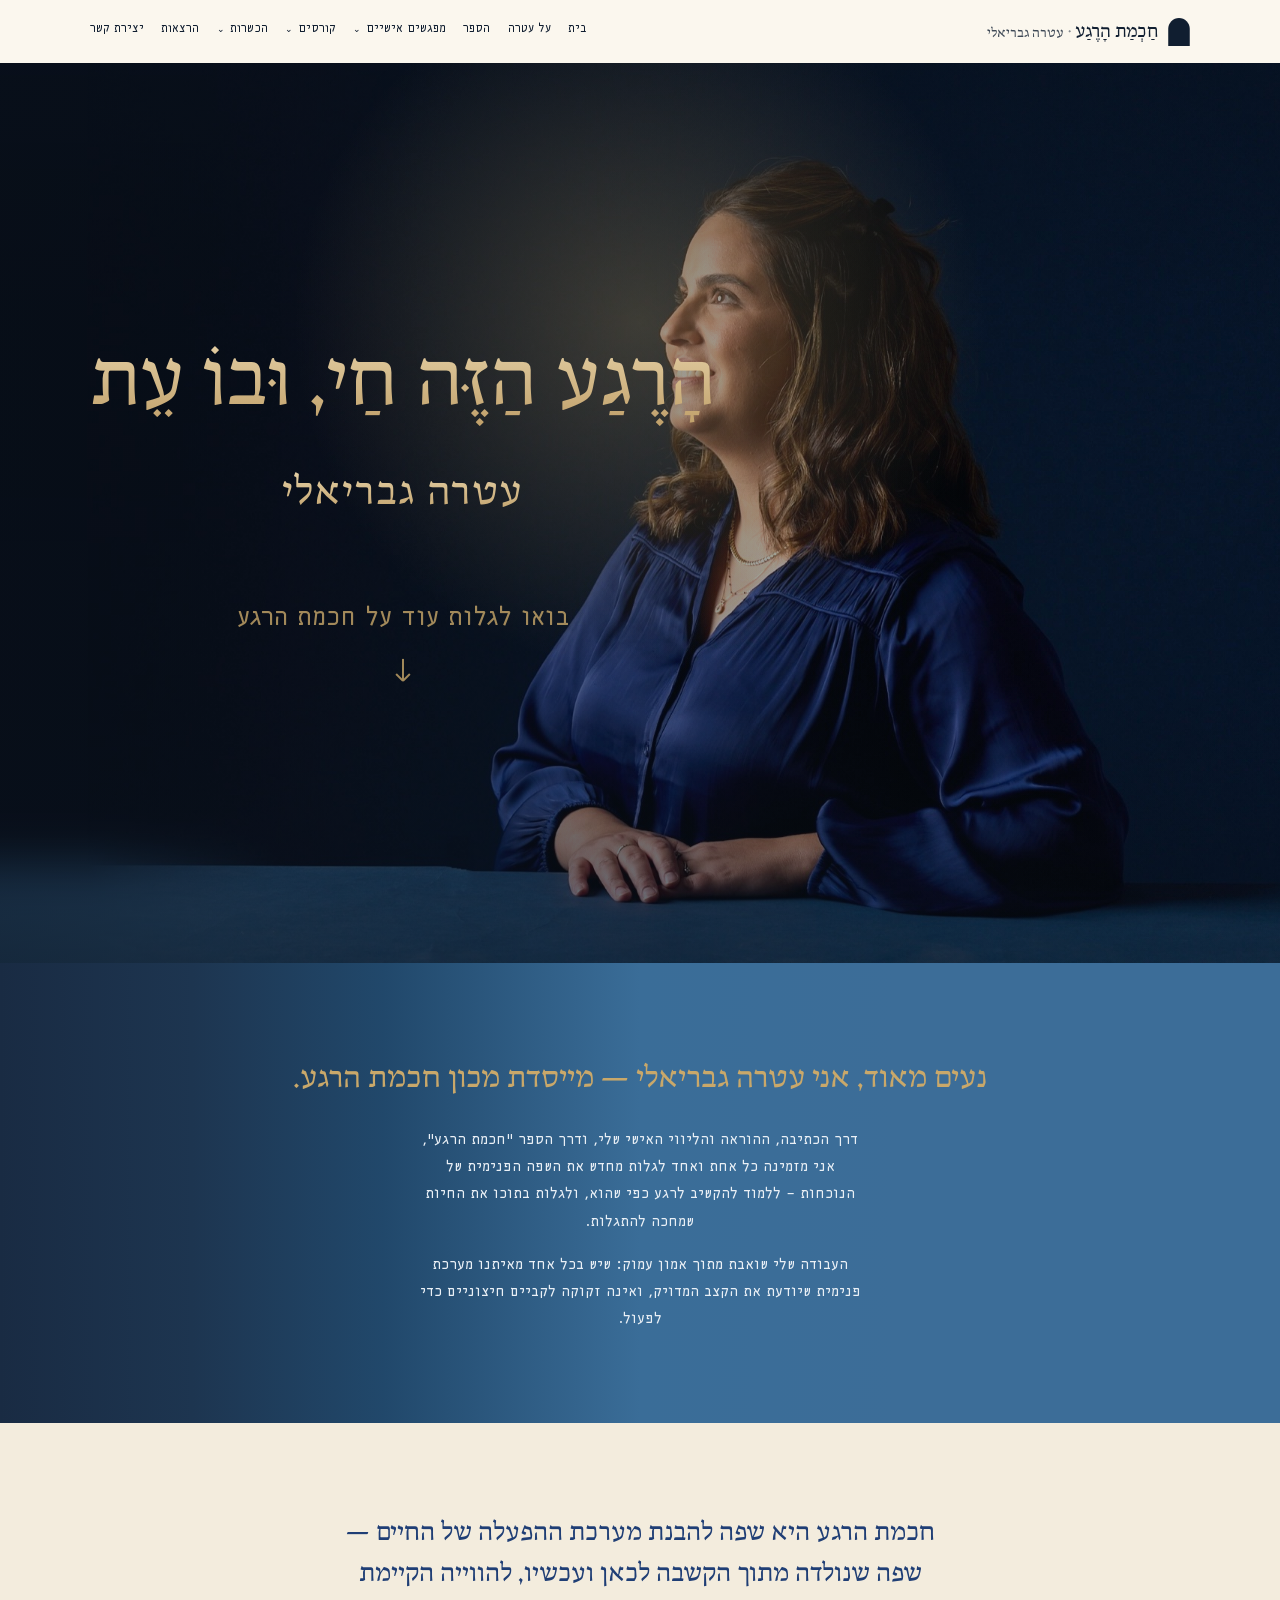
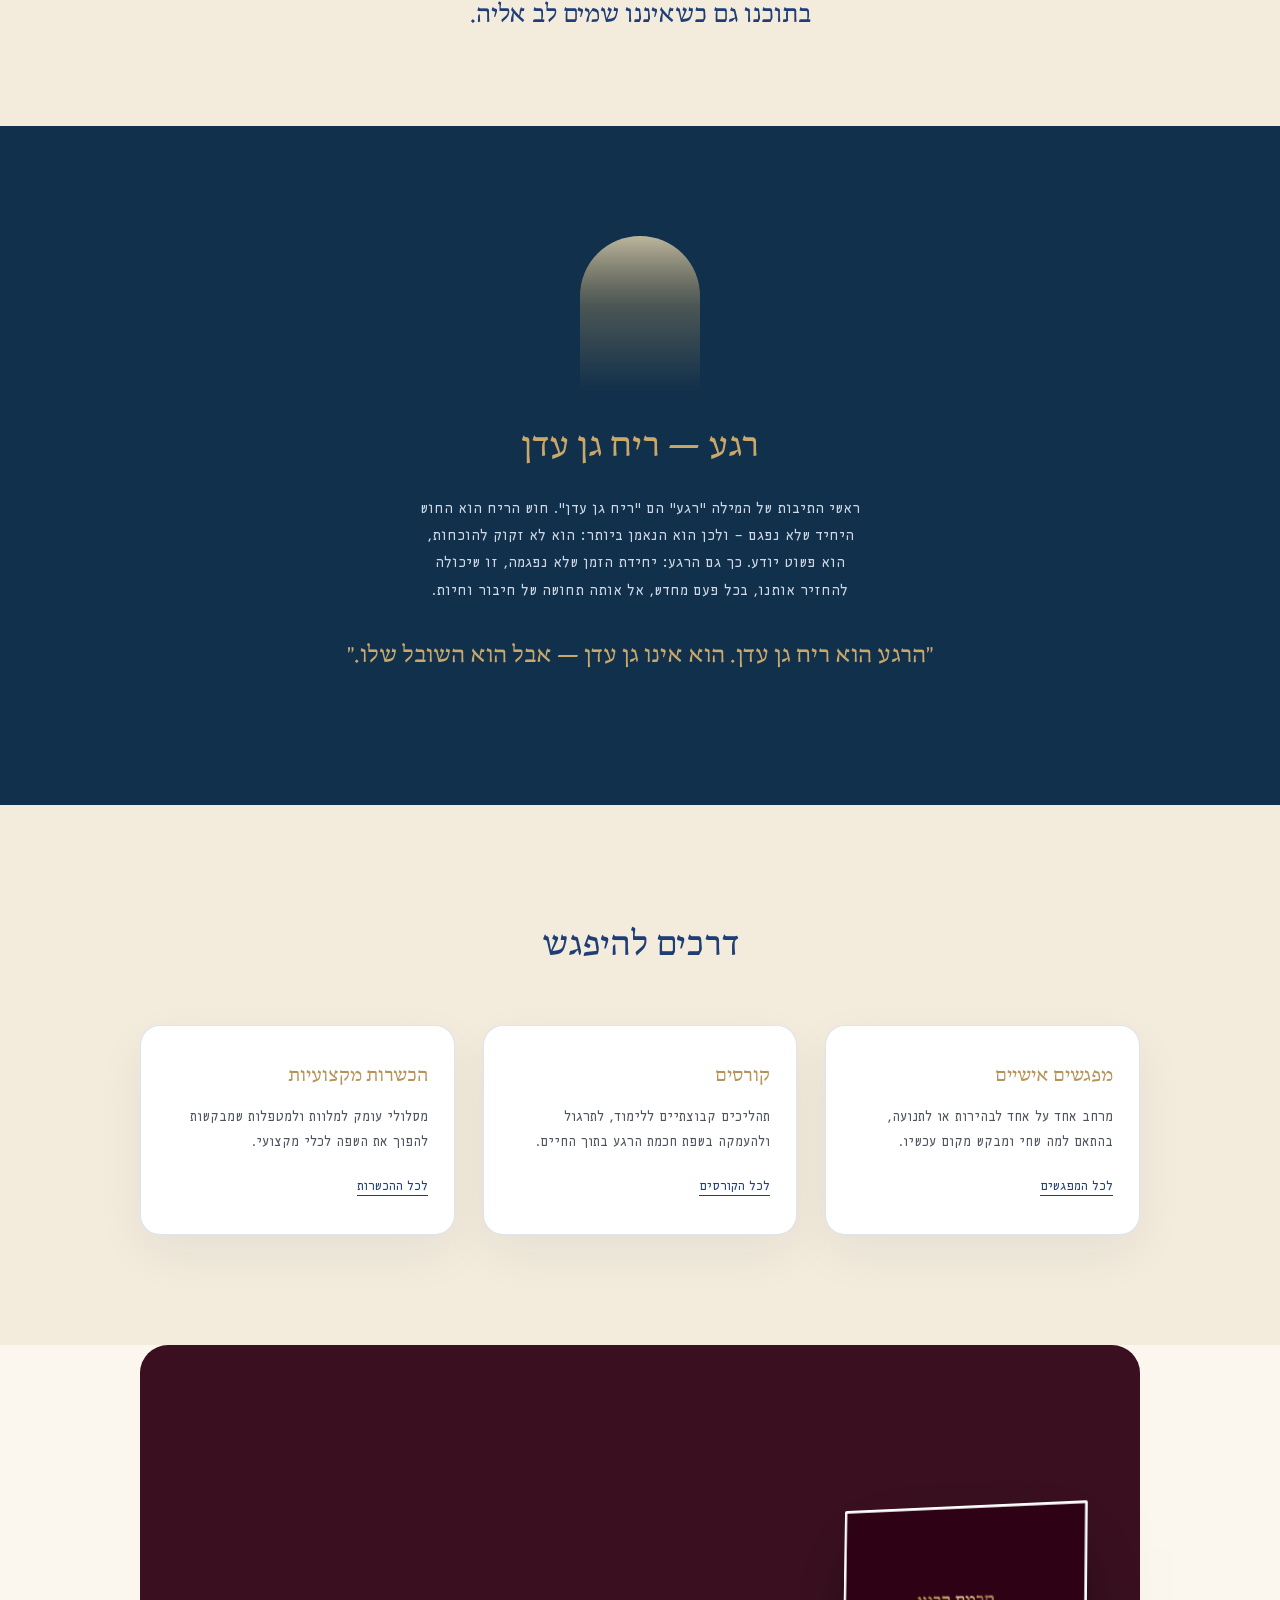
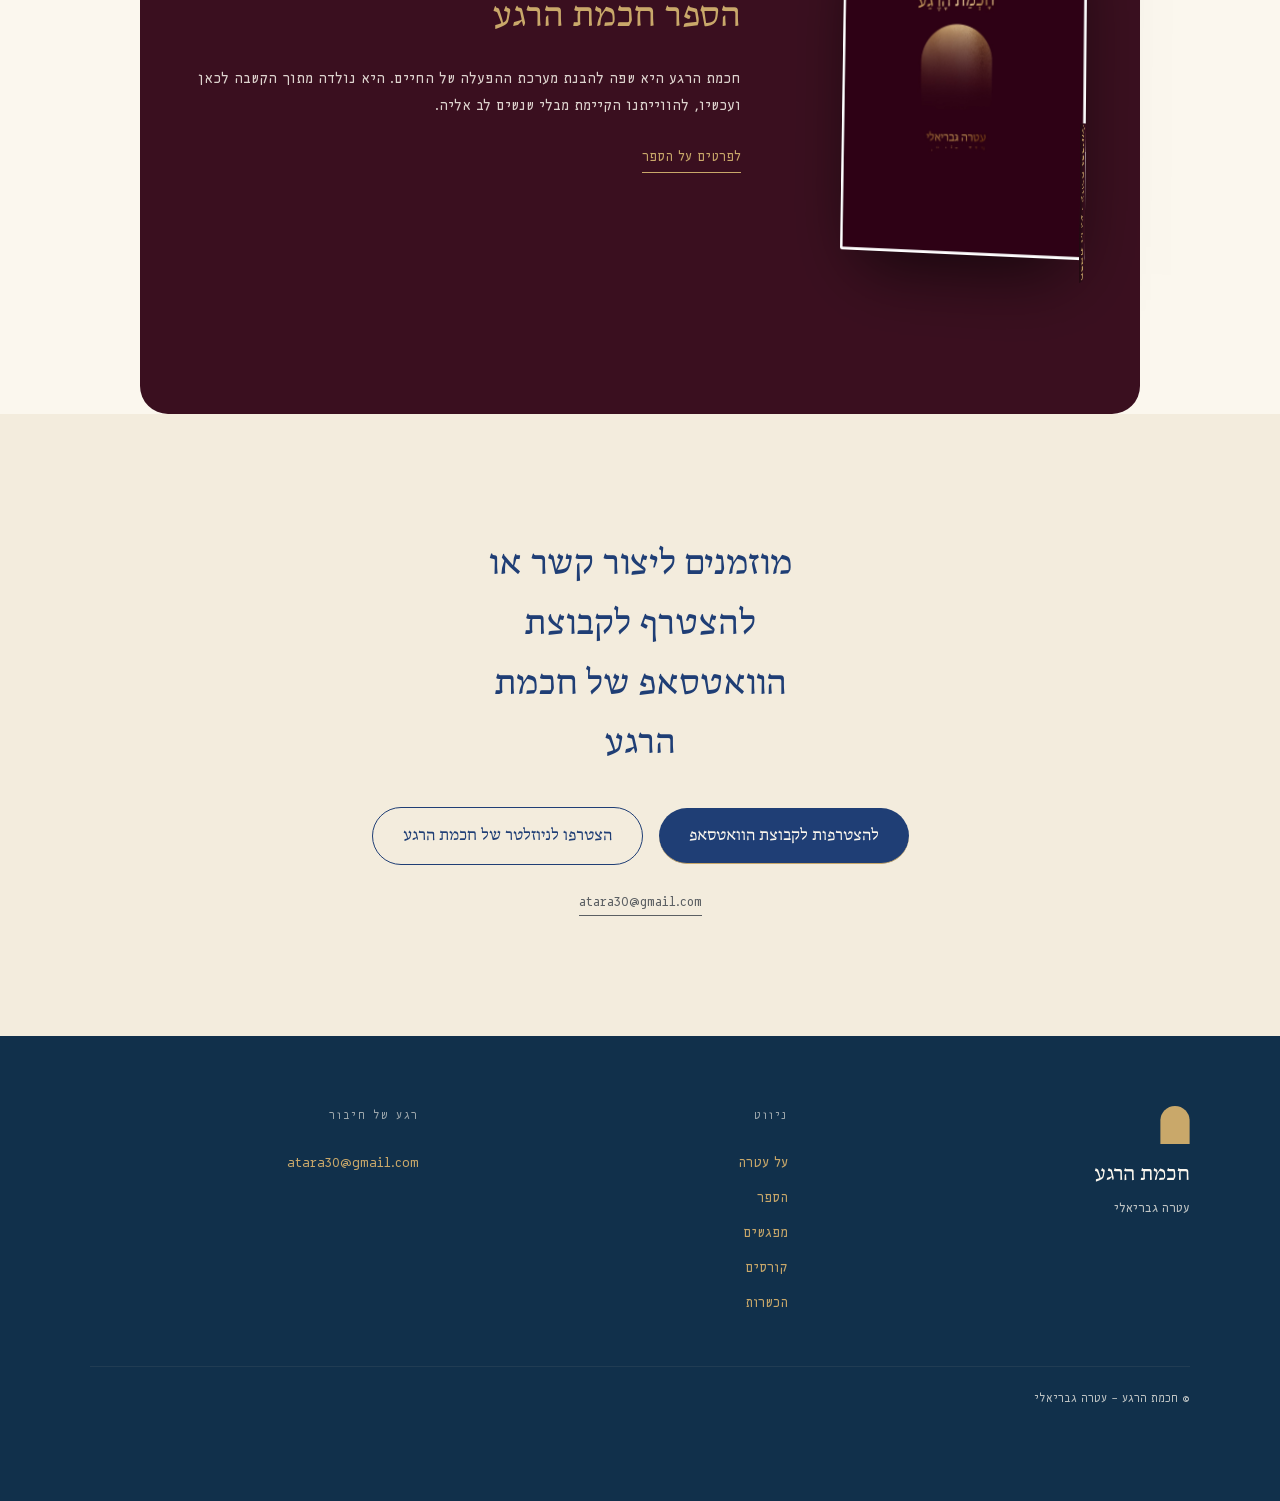
==== commit 480c724c: "הסרת כל עיצובי ההשראה מלבד העיצוב המרכזי (רגע כחול) מסירים את עיצובים 1, 3-7, מפשטים את דף הבית להפנ" ====
--- a/docs/index.html
+++ b/docs/index.html
@@ -3,246 +3,14 @@
 <head>
 <meta charset="UTF-8">
 <meta name="viewport" content="width=device-width, initial-scale=1">
-<title>חכמת הרגע — גלריית עיצובי השראה לדף הבית</title>
+<title>חכמת הרגע — עטרה גבריאלי</title>
 <script>
-  if (!new URLSearchParams(window.location.search).has("all")) {
-    window.location.replace("designs/2-rega-kachol/");
-  }
+  window.location.replace("designs/2-rega-kachol/");
 </script>
-<meta name="description" content="שבעה עיצובי השראה לדף הבית של מכון חכמת הרגע — עטרה גבריאלי.">
+<meta name="description" content="חכמת הרגע — מכון בהובלת עטרה גבריאלי.">
 <link rel="icon" href="assets/img/favicon.svg" type="image/svg+xml">
-<link rel="stylesheet" href="assets/css/base.css">
-<style>
-  body { background: var(--cream); }
-
-  .gallery-hero {
-    text-align: center;
-    padding: 100px 20px 40px;
-  }
-
-  .gallery-arch {
-    width: 130px;
-    margin: 0 auto 24px;
-    animation: gbreathe 8s ease-in-out infinite;
-  }
-
-  @keyframes gbreathe {
-    0%, 100% { transform: scale(1); }
-    50% { transform: scale(1.04); }
-  }
-
-  .gallery-hero .eyebrow {
-    font-size: 0.78rem;
-    letter-spacing: 0.35em;
-    color: var(--gold);
-    text-transform: uppercase;
-    margin-bottom: 8px;
-  }
-
-  .gallery-hero h1 {
-    font-size: clamp(2rem, 5.5vw, 3.2rem);
-    color: var(--navy);
-  }
-
-  .gallery-hero p.sub {
-    margin-top: 16px;
-    color: #445;
-    max-width: 48ch;
-    margin-inline: auto;
-    font-size: 1.02rem;
-  }
-
-  .grid {
-    display: grid;
-    grid-template-columns: repeat(3, 1fr);
-    gap: 30px;
-    width: min(1200px, 92%);
-    margin: 60px auto 100px;
-  }
-
-  .concept-card {
-    display: block;
-    background: #fff;
-    border-radius: 6px;
-    overflow: hidden;
-    border: 1px solid #e7dfcc;
-    text-decoration: none;
-    transition: transform 0.5s var(--ease), box-shadow 0.5s var(--ease);
-  }
-
-  .concept-card:hover {
-    transform: translateY(-6px);
-    box-shadow: 0 30px 50px -30px rgba(16, 30, 48, 0.3);
-  }
-
-  .concept-preview {
-    height: 190px;
-    display: flex;
-    align-items: center;
-    justify-content: center;
-    position: relative;
-    overflow: hidden;
-  }
-
-  .concept-preview svg {
-    width: 90px;
-    opacity: 0.9;
-  }
-
-  .p1 { background: linear-gradient(160deg, #fbf7ee, #ede4cd); }
-  .p2 { background: radial-gradient(120% 100% at 50% 0%, #1a2f4d, #0b1522); }
-  .p3 { background: linear-gradient(160deg, #fbf7ee 0%, #f0e2c4 100%); }
-  .p4 { background: linear-gradient(160deg, #101e30, #1f3e75); }
-  .p5 { background: linear-gradient(160deg, #f0ece0, #cfd9c8); }
-  .p6 { background: linear-gradient(160deg, #1f3e75, #b6935a); }
-  .p7 { background:
-    radial-gradient(circle at 30% 30%, rgba(201, 168, 106, 0.5), transparent 55%),
-    linear-gradient(160deg, #fbf7ee 0%, #ede4cd 100%);
-  }
-
-  .concept-body {
-    padding: 22px 24px 26px;
-  }
-
-  .concept-body .num {
-    font-size: 0.75rem;
-    letter-spacing: 0.2em;
-    color: var(--gold);
-    text-transform: uppercase;
-  }
-
-  .concept-body h2 {
-    font-size: 1.4rem;
-    color: var(--navy);
-    margin: 6px 0 10px;
-  }
-
-  .concept-body p {
-    font-size: 0.92rem;
-    color: #4a5464;
-    line-height: 1.6;
-  }
-
-  .gallery-footer {
-    text-align: center;
-    padding: 40px 20px 70px;
-    font-size: 0.78rem;
-    color: #8a8578;
-  }
-
-  @media (max-width: 960px) {
-    .grid { grid-template-columns: repeat(2, 1fr); }
-  }
-
-  @media (max-width: 720px) {
-    .grid { grid-template-columns: 1fr; }
-  }
-</style>
 </head>
 <body>
-
-<header class="gallery-hero">
-  <div class="gallery-arch" aria-hidden="true">
-    <svg viewBox="0 0 200 260">
-      <defs>
-        <linearGradient id="gArch" x1="0" y1="0" x2="0" y2="1">
-          <stop offset="0%" stop-color="#2A4F8F"/>
-          <stop offset="100%" stop-color="#B6935A" stop-opacity="0.5"/>
-        </linearGradient>
-      </defs>
-      <path d="M0,260 L0,100 A100,100 0 0 1 200,100 L200,260 Z" fill="url(#gArch)"/>
-    </svg>
-  </div>
-  <p class="eyebrow">מכון חכמת הרגע</p>
-  <h1>שבעה עיצובי השראה לדף הבית</h1>
-  <p class="sub">
-    כל כרטיסייה למטה פותחת עמוד בית שלם ועצמאי, בכיוון עיצובי אחר —
-    כדי שיהיה נוח להשוות, לבחור וגם לשלב בין הרעיונות.
-  </p>
-</header>
-
-<div class="grid">
-  <a class="concept-card" href="designs/1-lavan-zahav/">
-    <div class="concept-preview p1">
-      <svg viewBox="0 0 200 260"><path d="M0,260 L0,100 A100,100 0 0 1 200,100 L200,260 Z" fill="none" stroke="#1F3E75" stroke-width="1.5"/></svg>
-    </div>
-    <div class="concept-body">
-      <p class="num">עיצוב 1</p>
-      <h2>שער</h2>
-      <p>מינימליסטי, קרם ונייבי, המון אוויר סביב הקשת — תחושה חגיגית, רגועה ואלמותית.</p>
-    </div>
-  </a>
-
-  <a class="concept-card" href="designs/2-rega-kachol/">
-    <div class="concept-preview p2">
-      <svg viewBox="0 0 200 260"><path d="M0,260 L0,100 A100,100 0 0 1 200,100 L200,260 Z" fill="#C9A86A" opacity="0.6"/></svg>
-    </div>
-    <div class="concept-body">
-      <p class="num">עיצוב 2</p>
-      <h2>רגע כחול</h2>
-      <p>הירו נייבי עמוק ודרמטי, קשת זוהרת ונושמת, טיפוגרפיה זהובה. תחושה פרימיום.</p>
-    </div>
-  </a>
-
-  <a class="concept-card" href="designs/3-pesifas/">
-    <div class="concept-preview p3">
-      <svg viewBox="0 0 200 260"><path d="M0,260 L0,100 A100,100 0 0 1 200,100 L200,260 Z" fill="#C9A86A" opacity="0.7"/></svg>
-    </div>
-    <div class="concept-body">
-      <p class="num">עיצוב 3</p>
-      <h2>אור בהיר</h2>
-      <p>פלטה חמה של קרם וזהב עם נייבי כדגש, פרלקסה עדינה בגלילה. תחושה נגישה וחמה.</p>
-    </div>
-  </a>
-
-  <a class="concept-card" href="designs/4-diyokan/">
-    <div class="concept-preview p4">
-      <svg viewBox="0 0 200 260"><path d="M0,260 L0,100 A100,100 0 0 1 200,100 L200,260 Z" fill="#fbf7ee" opacity="0.85"/></svg>
-    </div>
-    <div class="concept-body">
-      <p class="num">עיצוב 4</p>
-      <h2>תנועה</h2>
-      <p>קשתות אבסטרקטיות מרובדות שנושמות, כותרת מתחלפת ופרלקסת עכבר. הכי הרבה תנועה.</p>
-    </div>
-  </a>
-
-  <a class="concept-card" href="designs/5-tzmicha/">
-    <div class="concept-preview p5">
-      <svg viewBox="0 0 200 260"><path d="M0,260 L0,100 A100,100 0 0 1 200,100 L200,260 Z" fill="none" stroke="#1F3E75" stroke-width="1.5"/></svg>
-    </div>
-    <div class="concept-body">
-      <p class="num">עיצוב 5</p>
-      <h2>צמיחה</h2>
-      <p>עיצוב חמישי בגלריה — מוזמנים להיכנס ולהתרשם.</p>
-    </div>
-  </a>
-
-  <a class="concept-card" href="designs/6-masa/">
-    <div class="concept-preview p6">
-      <svg viewBox="0 0 200 260"><path d="M0,260 L0,100 A100,100 0 0 1 200,100 L200,260 Z" fill="#fbf7ee" opacity="0.7"/></svg>
-    </div>
-    <div class="concept-body">
-      <p class="num">עיצוב 6</p>
-      <h2>מסע</h2>
-      <p>עיצוב שישי בגלריה — מוזמנים להיכנס ולהתרשם.</p>
-    </div>
-  </a>
-
-  <a class="concept-card" href="designs/7-hed/">
-    <div class="concept-preview p7">
-      <svg viewBox="0 0 200 260"><path d="M0,260 L0,100 A100,100 0 0 1 200,100 L200,260 Z" fill="none" stroke="#B6935A" stroke-width="1.5" opacity="0.9"/></svg>
-    </div>
-    <div class="concept-body">
-      <p class="num">עיצוב 7</p>
-      <h2>הד</h2>
-      <p>מיזוג ההשראות: הבסיס החם והזוהר של עיצוב 3, עם הדים של עיצובים 2, 4, 5 ו-6 — קשת אחת שחוזרת ומהדהדת לאורך העמוד.</p>
-    </div>
-  </a>
-</div>
-
-<footer class="gallery-footer">
-  <p>© חכמת הרגע — עטרה גבריאלי</p>
-</footer>
-
+<p><a href="designs/2-rega-kachol/">להמשך אל חכמת הרגע</a></p>
 </body>
 </html>
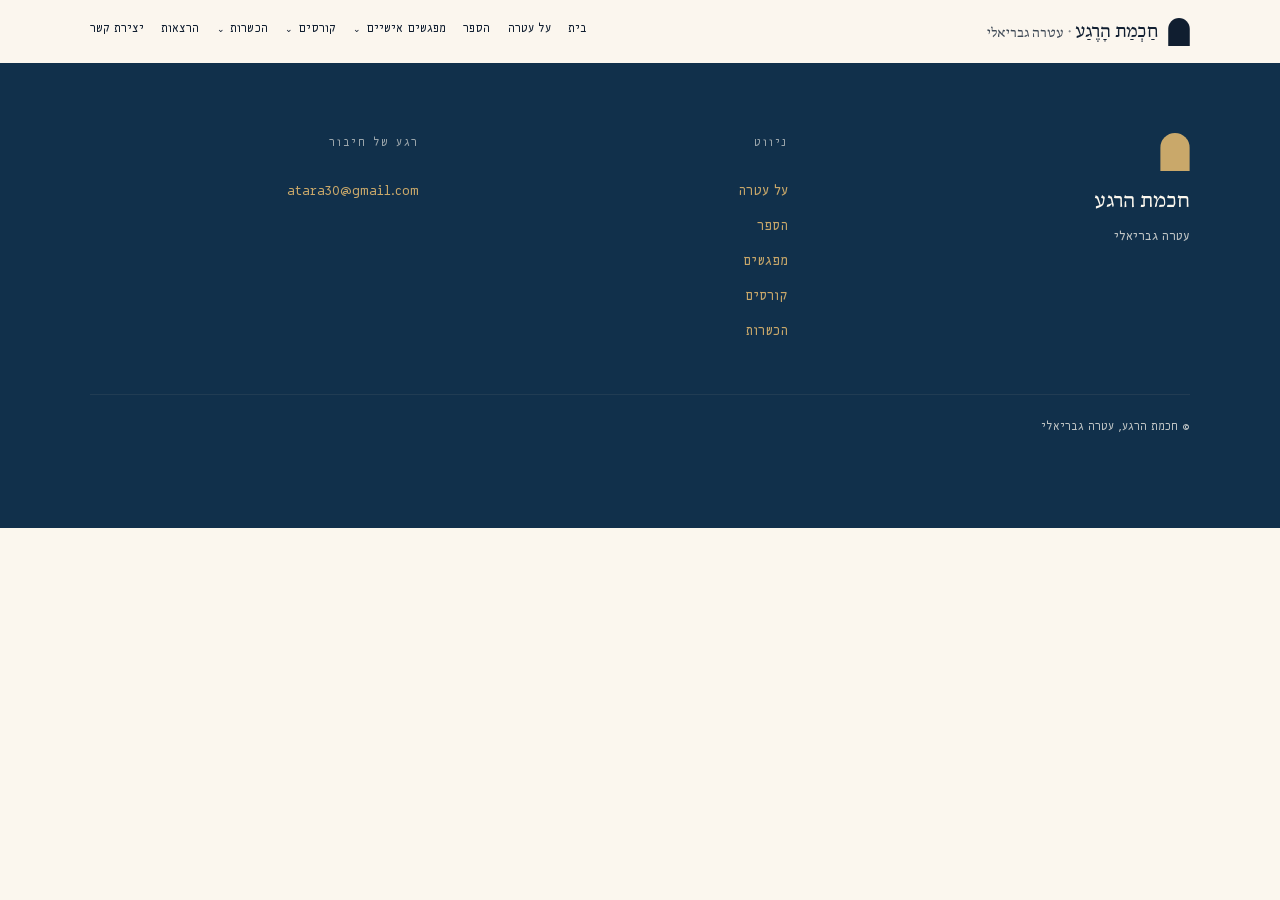
==== commit 0daa1f91: "העברת עיצוב 2 לשורש האתר, הסרת מקפים בכל הפרויקט, ותמונת רקע חדשה בהירו של דף ההכשרה מעבירים את כל ק" ====
--- a/docs/index.html
+++ b/docs/index.html
@@ -3,14 +3,169 @@
 <head>
 <meta charset="UTF-8">
 <meta name="viewport" content="width=device-width, initial-scale=1">
-<title>חכמת הרגע — עטרה גבריאלי</title>
-<script>
-  window.location.replace("designs/2-rega-kachol/");
-</script>
-<meta name="description" content="חכמת הרגע — מכון בהובלת עטרה גבריאלי.">
+<title>חכמת הרגע | עטרה גבריאלי</title>
+<meta name="description" content="חכמת הרגע, מכון בהובלת עטרה גבריאלי.">
 <link rel="icon" href="assets/img/favicon.svg" type="image/svg+xml">
+<link rel="stylesheet" href="assets/css/base.css?v=site-structure-4">
+<link rel="stylesheet" href="style.css">
 </head>
-<body>
-<p><a href="designs/2-rega-kachol/">להמשך אל חכמת הרגע</a></p>
+<body data-concept="2">
+
+<header class="site-header">
+  <div class="container site-header-inner">
+    <a class="brand" href="/" data-route="/">
+      <span class="brand-arch" aria-hidden="true">
+        <svg viewBox="0 0 200 260"><path d="M0,260 L0,100 A100,100 0 0 1 200,100 L200,260 Z" fill="currentColor"/></svg>
+      </span>
+      <span class="brand-text">חַכְמַת הָרֶגַע<span class="brand-sep" aria-hidden="true"> · </span><span class="brand-founder">עטרה גבריאלי</span></span>
+    </a>
+    <button class="nav-toggle" aria-expanded="false" aria-controls="siteNav" aria-label="פתיחת תפריט">
+      <span></span><span></span><span></span>
+    </button>
+    <nav class="site-nav" id="siteNav" aria-label="ניווט ראשי">
+      <a href="/" data-route="/">בית</a>
+      <a href="/about" data-route="/about">על עטרה</a>
+      <a href="/book" data-route="/book">הספר</a>
+      <details class="nav-group"><summary>מפגשים אישיים</summary><div class="nav-submenu">
+        <a href="/sessions" data-route="/sessions">כל המפגשים</a><a href="/sessions/behirut" data-route="/sessions/behirut">מקום לבהירות</a><a href="/sessions/tnua" data-route="/sessions/tnua">מקום לתנועה</a>
+      </div></details>
+      <details class="nav-group"><summary>קורסים</summary><div class="nav-submenu">
+        <a href="/courses" data-route="/courses">כל הקורסים</a><a href="/courses/regaim" data-route="/courses/regaim">חיה רגעים</a><a href="/courses/shabbat" data-route="/courses/shabbat">כל השבוע מרגיש כמו שבת</a><a href="/courses/isha-poemet" data-route="/courses/isha-poemet">אישה פועמת</a><a href="/courses/basis-iski" data-route="/courses/basis-iski">בסיס עסקי</a>
+      </div></details>
+      <details class="nav-group"><summary>הכשרות</summary><div class="nav-submenu">
+        <a href="/trainings" data-route="/trainings">כל ההכשרות</a><a href="/trainings/yesh-lach-esek" data-route="/trainings/yesh-lach-esek">יש לך עסק</a><a href="/trainings/tipul-todaati" data-route="/trainings/tipul-todaati">הכשרה לטיפול תודעתי</a>
+      </div></details>
+      <a href="/lectures" data-route="/lectures">הרצאות</a>
+      <a href="/contact" data-route="/contact">יצירת קשר</a>
+    </nav>
+  </div>
+</header>
+
+<main data-home-content>
+<header class="hero" id="top">
+  <div class="hero-bg-photo" aria-hidden="true">
+    <img src="assets/img/atara-hero-bg.jpg" alt="">
+    <span class="hero-bg-overlay"></span>
+  </div>
+  <div class="hero-glow" aria-hidden="true"></div>
+
+  <div class="hero-inner">
+    <div class="hero-copy">
+      <h1 class="wordmark">הָרֶגַע הַזֶּה חַי, וּבוֹ עֵת</h1>
+      <p class="byline">עטרה גבריאלי</p>
+      <a class="scroll-cue" href="#about">בואו לגלות עוד על חכמת הרגע<span aria-hidden="true">↓</span></a>
+    </div>
+  </div>
+</header>
+
+<section id="about" class="intro" data-reveal>
+  <p class="greeting">נעים מאוד, אני עטרה גבריאלי, מייסדת מכון חכמת הרגע.</p>
+  <p>
+    דרך הכתיבה, ההוראה והליווי האישי שלי, ודרך הספר "חכמת הרגע", אני מזמינה
+    כל אחת ואחד לגלות מחדש את השפה הפנימית של הנוכחות, ללמוד להקשיב לרגע
+    כפי שהוא, ולגלות בתוכו את החיות שמחכה להתגלות.
+  </p>
+  <p>
+    העבודה שלי שואבת מתוך אמון עמוק: שיש בכל אחד מאיתנו מערכת פנימית
+    שיודעת את הקצב המדויק, ואינה זקוקה לקביים חיצוניים כדי לפעול.
+  </p>
+</section>
+
+<section class="concept" data-reveal>
+  <p class="lede">
+    חכמת הרגע היא שפה להבנת מערכת ההפעלה של החיים, שפה שנולדה מתוך הקשבה לכאן ועכשיו,
+    להווייה הקיימת בתוכנו גם כשאיננו שמים לב אליה.
+  </p>
+</section>
+
+<section id="scent" class="scent" data-reveal>
+  <div class="scent-arch" aria-hidden="true">
+    <svg viewBox="0 0 200 260" preserveAspectRatio="xMidYMax meet">
+      <defs>
+        <linearGradient id="scentGateFade" x1="0" y1="0" x2="0" y2="1">
+          <stop offset="0%" stop-color="#f0dfb8" stop-opacity="0.85"/>
+          <stop offset="45%" stop-color="#c9a86a" stop-opacity="0.35"/>
+          <stop offset="100%" stop-color="#c9a86a" stop-opacity="0"/>
+        </linearGradient>
+      </defs>
+      <path d="M0,260 L0,100 A100,100 0 0 1 200,100 L200,260 Z" fill="url(#scentGateFade)"/>
+    </svg>
+  </div>
+  <h2>רגע, ריח גן עדן</h2>
+  <p>
+    ראשי התיבות של המילה "רגע" הם "ריח גן עדן". חוש הריח הוא החוש היחיד
+    שלא נפגם, ולכן הוא הנאמן ביותר: הוא לא זקוק להוכחות, הוא פשוט יודע.
+    כך גם הרגע: יחידת הזמן שלא נפגמה, זו שיכולה להחזיר אותנו, בכל פעם
+    מחדש, אל אותה תחושה של חיבור וחיות.
+  </p>
+  <p class="pull-quote">"הרגע הוא ריח גן עדן. הוא אינו גן עדן, אבל הוא השובל שלו."</p>
+</section>
+
+<section id="programs" class="programs" data-reveal>
+  <h2>דרכים להיפגש</h2>
+  <!-- תוכן לדוגמה: יש לעדכן עם פרטים מדויקים (תאריכים / מחירים / קישורי הרשמה) -->
+  <div class="cards">
+    <article class="card"><h3>מפגשים אישיים</h3><p>מרחב אחד על אחד לבהירות או לתנועה, בהתאם למה שחי ומבקש מקום עכשיו.</p><a href="/sessions" data-route="/sessions">לכל המפגשים</a></article>
+    <article class="card"><h3>קורסים</h3><p>תהליכים קבוצתיים ללימוד, לתרגול ולהעמקה בשפת חכמת הרגע בתוך החיים.</p><a href="/courses" data-route="/courses">לכל הקורסים</a></article>
+    <article class="card"><h3>הכשרות מקצועיות</h3><p>מסלולי עומק למלוות ולמטפלות שמבקשות להפוך את השפה לכלי מקצועי.</p><a href="/trainings" data-route="/trainings">לכל ההכשרות</a></article>
+  </div>
+</section>
+
+<section id="book" class="book" data-reveal>
+  <div class="book-3d-wrap">
+    <div class="book-3d">
+      <span class="book-spine" aria-hidden="true">חכמת הרגע · עטרה גבריאלי</span>
+      <img src="assets/img/book-cover.jpg" alt="עטיפת הספר חכמת הרגע" class="book-cover">
+    </div>
+  </div>
+  <div class="book-text">
+    <h2>הספר חכמת הרגע</h2>
+    <p>
+      חכמת הרגע היא שפה להבנת מערכת ההפעלה של החיים. היא נולדה מתוך הקשבה
+      לכאן ועכשיו, להווייתנו הקיימת מבלי שנשים לב אליה.
+    </p>
+    <a class="cta" href="#contact">לפרטים על הספר</a>
+  </div>
+</section>
+
+<section id="contact" class="contact" data-reveal>
+  <h2>מוזמנים ליצור קשר או להצטרף לקבוצת הוואטסאפ של חכמת הרגע</h2>
+  <div class="contact-actions">
+    <a class="cta cta-gold" href="#">להצטרפות לקבוצת הוואטסאפ</a>
+    <a class="cta cta-outline" href="#">הצטרפו לניוזלטר של חכמת הרגע</a>
+  </div>
+  <a class="contact-email" href="mailto:atara30@gmail.com">atara30@gmail.com</a>
+  <!-- מקום לעדכון: קישור אמיתי לקבוצת הוואטסאפ ולטופס ההרשמה לניוזלטר -->
+</section>
+
+</main>
+
+<footer class="site-footer">
+  <div class="container footer-top">
+    <div class="footer-brand">
+      <span class="brand-arch" aria-hidden="true">
+        <svg viewBox="0 0 200 260"><path d="M0,260 L0,100 A100,100 0 0 1 200,100 L200,260 Z" fill="currentColor"/></svg>
+      </span>
+      <p class="footer-wordmark">חכמת הרגע</p>
+      <p class="footer-tagline">עטרה גבריאלי</p>
+    </div>
+    <nav class="footer-nav" aria-label="ניווט בפוטר">
+      <p class="footer-col-title">ניווט</p>
+      <a href="/about" data-route="/about">על עטרה</a><a href="/book" data-route="/book">הספר</a><a href="/sessions" data-route="/sessions">מפגשים</a><a href="/courses" data-route="/courses">קורסים</a><a href="/trainings" data-route="/trainings">הכשרות</a>
+    </nav>
+    <div class="footer-contact">
+      <p class="footer-col-title">רגע של חיבור</p>
+      <a href="mailto:atara30@gmail.com">atara30@gmail.com</a>
+      <!-- מקום לעדכון: טלפון / וואטסאפ / קישורי רשת חברתית אמיתיים -->
+    </div>
+  </div>
+  <div class="footer-bottom">
+    <p>© חכמת הרגע, עטרה גבריאלי</p>
+  </div>
+</footer>
+
+<script src="assets/js/reveal.js"></script>
+<script src="assets/js/nav.js?v=site-structure-7"></script>
+<script src="assets/js/tilt.js"></script>
 </body>
 </html>
--- a/docs/assets/css/base.css
+++ b/docs/assets/css/base.css
@@ -0,0 +1,1298 @@
+/* חכמת הרגע, בסיס משותף לכל שבעת אבות-הטיפוס */
+
+@font-face {
+  font-family: "Days";
+  src: url("../fonts/Days-Regular.woff2") format("woff2"),
+       url("../fonts/Days-Regular.woff") format("woff");
+  font-weight: 400;
+  font-style: normal;
+  font-display: swap;
+}
+
+@font-face {
+  font-family: "ArbelG";
+  src: url("../fonts/ArbelG-Regular.woff") format("woff");
+  font-weight: 400;
+  font-style: normal;
+  font-display: swap;
+}
+
+@font-face {
+  font-family: "ArbelG";
+  src: url("../fonts/ArbelG-Medium.woff") format("woff");
+  font-weight: 500;
+  font-style: normal;
+  font-display: swap;
+}
+
+@font-face {
+  font-family: "ArbelG";
+  src: url("../fonts/ArbelG-Bold.woff") format("woff");
+  font-weight: 700;
+  font-style: normal;
+  font-display: swap;
+}
+
+:root {
+  /* פלטה, נגזרת מהלוגו ומתמונות התדמית */
+  --navy-deep: #101e30;
+  --navy: #16283f;
+  --blue-royal: #1f3e75;
+  --blue-royal-light: #2a4f8f;
+  --cream: #fbf7ee;
+  --cream-2: #f3ecdd;
+  --gold: #b6935a;
+  --gold-light: #c9a86a;
+  --wine: #3a0f1f;
+  --ink: #1b2430;
+
+  --font-display: "Days", "Frank Ruhl Libre", serif;
+  --font-body: "ArbelG", "Times New Roman", serif;
+
+  --ease: cubic-bezier(0.22, 1, 0.36, 1);
+}
+
+* {
+  box-sizing: border-box;
+}
+
+html {
+  scroll-behavior: smooth;
+  overflow-x: hidden;
+}
+
+body {
+  margin: 0;
+  font-family: var(--font-body);
+  color: var(--ink);
+  background: var(--cream);
+  direction: rtl;
+  line-height: 1.7;
+  -webkit-font-smoothing: antialiased;
+  /* overflow-x:hidden נשאר רק על html, על body הוא שובר position:sticky בהידר */
+}
+
+[data-home-content] > [data-relocated] {
+  display: none !important;
+}
+
+[data-home-content] > [data-relocated] {
+  display: none !important;
+}
+
+img {
+  max-width: 100%;
+  display: block;
+}
+
+a {
+  color: inherit;
+  text-decoration: none;
+}
+
+h1, h2, h3 {
+  font-family: var(--font-display);
+  font-weight: 400;
+  margin: 0;
+}
+
+p {
+  margin: 0;
+}
+
+.container {
+  width: min(1100px, 92%);
+  margin-inline: auto;
+}
+
+/* פס ניווט קטן וקבוע בין ארבעת עיצובי ההשראה, פינה תחתונה כדי לא להתנגש עם ההידר האמיתי */
+.concept-nav {
+  position: fixed;
+  bottom: 16px;
+  inset-inline-end: 16px;
+  inset-inline-start: 16px;
+  z-index: 200;
+  display: flex;
+  align-items: center;
+  justify-content: center;
+  gap: 10px;
+  font-size: 0.76rem;
+  padding: 7px 14px;
+  border-radius: 999px;
+  background: rgba(251, 247, 238, 0.92);
+  color: var(--navy);
+  backdrop-filter: blur(6px);
+  box-shadow: 0 2px 14px rgba(16, 30, 48, 0.18);
+  transition: transform 0.4s var(--ease);
+  max-width: fit-content;
+  margin-inline: auto;
+  overflow-x: auto;
+}
+
+.concept-nav:hover {
+  transform: translateY(-2px);
+}
+
+.concept-nav span {
+  opacity: 0.6;
+}
+
+.concept-nav a.current {
+  font-weight: 700;
+  text-decoration: underline;
+}
+
+/* ===== הידר ראשי, לוגו + ניווט, קבוע בגלילה ===== */
+.site-header {
+  position: sticky;
+  top: 0;
+  z-index: 150;
+  padding: 16px 0;
+  transition: padding 0.4s var(--ease), background 0.4s var(--ease), box-shadow 0.4s var(--ease);
+}
+
+.site-header-inner {
+  display: flex;
+  align-items: center;
+  justify-content: space-between;
+  gap: 24px;
+}
+
+.brand {
+  display: flex;
+  align-items: center;
+  gap: 10px;
+  flex-shrink: 0;
+}
+
+.brand-arch {
+  width: 22px;
+  height: 28px;
+  display: block;
+}
+
+.brand-arch svg {
+  width: 100%;
+  height: 100%;
+}
+
+.brand-text {
+  font-family: var(--font-display);
+  font-size: 1.15rem;
+  white-space: nowrap;
+}
+
+.site-nav {
+  display: flex;
+  align-items: center;
+  gap: clamp(10px, 1.35vw, 20px);
+  font-size: 0.8rem;
+}
+
+.site-nav a {
+  position: relative;
+  padding-bottom: 3px;
+}
+
+.site-nav a::after {
+  content: "";
+  position: absolute;
+  right: 0;
+  bottom: 0;
+  width: 0;
+  height: 1px;
+  background: currentColor;
+  transition: width 0.35s var(--ease);
+}
+
+.site-nav a:hover::after {
+  width: 100%;
+}
+
+.nav-group {
+  position: relative;
+}
+
+.nav-group summary {
+  list-style: none;
+  cursor: pointer;
+  white-space: nowrap;
+  padding-bottom: 3px;
+}
+
+.nav-group summary::-webkit-details-marker {
+  display: none;
+}
+
+.nav-group summary::after {
+  content: "⌄";
+  display: inline-block;
+  margin-inline-start: 5px;
+  font-size: 0.7em;
+  transition: transform 0.25s var(--ease);
+}
+
+.nav-group[open] summary::after {
+  transform: rotate(180deg);
+}
+
+.nav-submenu {
+  position: absolute;
+  top: calc(100% + 14px);
+  inset-inline-start: 50%;
+  min-width: 230px;
+  padding: 12px;
+  display: grid;
+  gap: 2px;
+  color: var(--navy);
+  background: rgba(251, 247, 238, 0.98);
+  border: 1px solid rgba(182, 147, 90, 0.28);
+  border-radius: 14px;
+  box-shadow: 0 18px 45px rgba(16, 30, 48, 0.18);
+  transform: translateX(50%);
+}
+
+.nav-submenu a {
+  padding: 8px 10px;
+  border-radius: 8px;
+  line-height: 1.35;
+}
+
+.nav-submenu a:hover,
+.nav-submenu a[aria-current="page"] {
+  background: var(--cream-2);
+}
+
+.nav-submenu a::after {
+  display: none;
+}
+
+.nav-toggle {
+  display: none;
+  flex-direction: column;
+  justify-content: center;
+  gap: 5px;
+  width: 34px;
+  height: 34px;
+  background: none;
+  border: none;
+  cursor: pointer;
+  padding: 0;
+}
+
+.nav-toggle span {
+  display: block;
+  width: 100%;
+  height: 1.5px;
+  background: currentColor;
+  transition: transform 0.35s var(--ease), opacity 0.35s var(--ease);
+}
+
+.site-header.nav-open .nav-toggle span:nth-child(1) {
+  transform: translateY(6.5px) rotate(45deg);
+}
+
+.site-header.nav-open .nav-toggle span:nth-child(2) {
+  opacity: 0;
+}
+
+.site-header.nav-open .nav-toggle span:nth-child(3) {
+  transform: translateY(-6.5px) rotate(-45deg);
+}
+
+@media (max-width: 1040px) {
+  .nav-toggle {
+    display: flex;
+  }
+
+  .site-nav {
+    position: fixed;
+    inset: 0 0 auto 0;
+    top: 0;
+    flex-direction: column;
+    align-items: flex-start;
+    gap: 22px;
+    padding: 110px 8% 40px;
+    font-size: 1.1rem;
+    transform: translateY(-8px);
+    opacity: 0;
+    pointer-events: none;
+    transition: opacity 0.35s var(--ease), transform 0.35s var(--ease);
+    max-height: 100svh;
+    overflow-y: auto;
+    color: var(--navy);
+    background: rgba(251, 247, 238, 0.98);
+    box-shadow: 0 18px 45px rgba(16, 30, 48, 0.18);
+  }
+
+  .site-header.nav-open .site-nav {
+    opacity: 1;
+    transform: translateY(0);
+    pointer-events: auto;
+  }
+
+  .nav-group {
+    width: 100%;
+  }
+
+  .nav-group summary {
+    width: fit-content;
+  }
+
+  .nav-submenu {
+    position: static;
+    transform: none;
+    min-width: 0;
+    margin-top: 8px;
+    padding: 4px 16px 0 0;
+    border: 0;
+    border-radius: 0;
+    box-shadow: none;
+    background: transparent;
+    gap: 4px;
+  }
+
+  .nav-submenu a {
+    padding: 4px 0;
+    font-size: 0.92rem;
+    opacity: 0.82;
+  }
+}
+
+/* ===== עמודי השלד: משותפים בתוכן, מקבלים אופי מכל קונספט ===== */
+.route-page {
+  --route-accent: var(--gold);
+  --route-accent-soft: rgba(182, 147, 90, 0.16);
+  min-height: 72svh;
+  background:
+    radial-gradient(circle at 88% 8%, var(--route-accent-soft), transparent 30rem),
+    var(--cream);
+  color: var(--navy-deep);
+}
+
+body[data-concept="2"] .route-page { --route-accent: #5579ae; --route-accent-soft: rgba(85, 121, 174, 0.2); }
+body[data-concept="3"] .route-page { --route-accent: #b6935a; --route-accent-soft: rgba(42, 79, 143, 0.14); }
+body[data-concept="4"] .route-page { --route-accent: #772b49; --route-accent-soft: rgba(119, 43, 73, 0.14); }
+body[data-concept="5"] .route-page { --route-accent: #819054; --route-accent-soft: rgba(203, 219, 82, 0.2); }
+body[data-concept="6"] .route-page { --route-accent: #a98b5b; --route-accent-soft: rgba(22, 40, 63, 0.14); }
+body[data-concept="7"] .route-page { --route-accent: #31538b; --route-accent-soft: rgba(49, 83, 139, 0.18); }
+
+.route-hero {
+  padding: clamp(76px, 10vw, 140px) 0 clamp(48px, 7vw, 90px);
+  border-bottom: 1px solid rgba(16, 30, 48, 0.1);
+}
+
+.route-breadcrumbs {
+  display: flex;
+  flex-wrap: wrap;
+  align-items: center;
+  gap: 10px;
+  margin-bottom: 30px;
+  font-size: 0.95rem;
+  color: color-mix(in srgb, var(--route-accent) 75%, var(--navy));
+}
+
+.route-breadcrumbs span {
+  opacity: 0.5;
+}
+
+.route-kicker {
+  margin-bottom: 14px;
+  color: var(--route-accent);
+  font-size: 0.9rem;
+  letter-spacing: 0.22em;
+}
+
+.route-title {
+  max-width: 15ch;
+  font-size: clamp(2.6rem, 7vw, 5.8rem);
+  line-height: 1.04;
+}
+
+.route-lede {
+  max-width: 48ch;
+  margin-top: 28px;
+  font-size: clamp(1.08rem, 2vw, 1.38rem);
+  line-height: 1.75;
+}
+
+.route-body {
+  padding: clamp(52px, 7vw, 96px) 0 120px;
+}
+
+.route-grid {
+  display: grid;
+  grid-template-columns: repeat(auto-fit, minmax(min(100%, 260px), 1fr));
+  gap: 20px;
+}
+
+.route-card {
+  min-height: 230px;
+  padding: 30px;
+  display: flex;
+  flex-direction: column;
+  border: 1px solid rgba(16, 30, 48, 0.13);
+  border-radius: 22px;
+  background: rgba(255, 255, 255, 0.52);
+  transition: transform 0.35s var(--ease), border-color 0.35s var(--ease), box-shadow 0.35s var(--ease);
+}
+
+.route-card:hover {
+  transform: translateY(-5px);
+  border-color: var(--route-accent);
+  box-shadow: 0 22px 50px rgba(16, 30, 48, 0.1);
+}
+
+.route-card-index {
+  margin-bottom: auto;
+  color: var(--route-accent);
+  font-size: 0.76rem;
+  letter-spacing: 0.16em;
+}
+
+.route-card h2 {
+  margin-top: 34px;
+  font-size: clamp(1.45rem, 3vw, 2rem);
+}
+
+.route-card p {
+  margin-top: 12px;
+  color: rgba(16, 30, 48, 0.72);
+}
+
+.route-card-link {
+  margin-top: 24px;
+  color: var(--route-accent);
+  font-size: 0.85rem;
+}
+
+.route-placeholder {
+  max-width: 760px;
+  padding: clamp(30px, 5vw, 56px);
+  border-inline-start: 3px solid var(--route-accent);
+  background: rgba(255, 255, 255, 0.48);
+}
+
+.route-content-grid {
+  display: grid;
+  grid-template-columns: minmax(230px, 0.72fr) minmax(0, 1.28fr);
+  gap: clamp(34px, 7vw, 90px);
+  align-items: center;
+}
+
+.route-media {
+  overflow: hidden;
+  min-height: 460px;
+  border-radius: 50% 50% 22px 22px;
+  background: var(--route-accent-soft);
+}
+
+.route-media img {
+  width: 100%;
+  height: 100%;
+  min-height: 460px;
+  object-fit: cover;
+}
+
+.route-media.route-book-media {
+  min-height: 0;
+  padding: 36px;
+  border-radius: 22px;
+}
+
+.route-media.route-book-media img {
+  min-height: 0;
+  height: auto;
+  max-height: 520px;
+  object-fit: contain;
+  filter: drop-shadow(0 22px 28px rgba(16, 30, 48, 0.2));
+}
+
+.route-copy h2,
+.route-contact-card h2 {
+  font-size: clamp(1.7rem, 4vw, 3.1rem);
+  line-height: 1.2;
+}
+
+.route-copy p,
+.route-contact-card p {
+  max-width: 58ch;
+  margin-top: 18px;
+  font-size: 1.08rem;
+}
+
+.route-copy p + p {
+  margin-top: 14px;
+}
+
+.route-action {
+  display: inline-flex;
+  margin-top: 30px;
+  padding: 11px 20px;
+  color: var(--cream);
+  background: var(--route-accent);
+  border-radius: 999px;
+}
+
+.route-contact-card {
+  max-width: 760px;
+  padding: clamp(32px, 6vw, 64px);
+  background: rgba(255, 255, 255, 0.58);
+  border: 1px solid rgba(16, 30, 48, 0.12);
+  border-radius: 24px;
+}
+
+.route-email {
+  display: inline-block;
+  margin-top: 26px;
+  color: var(--route-accent);
+  font-size: clamp(1.05rem, 3vw, 1.45rem);
+  direction: ltr;
+  border-bottom: 1px solid currentColor;
+}
+
+.route-placeholder h2 {
+  font-size: clamp(1.6rem, 4vw, 2.5rem);
+}
+
+.route-placeholder p {
+  margin-top: 16px;
+  font-size: 1.08rem;
+}
+
+.route-back {
+  display: inline-flex;
+  margin-top: 28px;
+  color: var(--route-accent);
+  border-bottom: 1px solid currentColor;
+}
+
+/* 1, שער: מרחב לבן, קשת אחת וקווים שקטים */
+.route-concept-1 .route-hero {
+  position: relative;
+  min-height: 62svh;
+  display: flex;
+  align-items: center;
+  overflow: hidden;
+  border-bottom: 0;
+}
+
+.route-concept-1 .route-hero::after {
+  content: "";
+  position: absolute;
+  width: min(36vw, 430px);
+  aspect-ratio: 0.72;
+  inset-inline-start: 7%;
+  bottom: -42%;
+  border: 1px solid rgba(182, 147, 90, 0.55);
+  border-radius: 50% 50% 0 0;
+}
+
+.route-concept-1 .route-title {
+  max-width: 11ch;
+  font-size: clamp(3.5rem, 9vw, 7.8rem);
+}
+
+.route-concept-1 .route-grid {
+  gap: 0;
+  border-top: 1px solid rgba(16, 30, 48, 0.18);
+}
+
+.route-concept-1 .route-card {
+  min-height: 290px;
+  border: 0;
+  border-inline-start: 1px solid rgba(16, 30, 48, 0.18);
+  border-radius: 0;
+  background: transparent;
+}
+
+.route-concept-1 .route-card:last-child {
+  border-inline-end: 1px solid rgba(16, 30, 48, 0.18);
+}
+
+.route-concept-1 .route-card:hover {
+  transform: none;
+  background: rgba(182, 147, 90, 0.08);
+  box-shadow: none;
+}
+
+.route-concept-1 .route-content-grid {
+  align-items: end;
+}
+
+/* 2, רגע כחול: פתיחה כהה ודרמטית (כמו ההירו), גוף העמוד בהיר */
+.route-concept-2 {
+  color: var(--ink);
+  background: var(--cream);
+}
+
+.route-concept-2 .route-hero {
+  min-height: 58svh;
+  display: grid;
+  place-items: center;
+  text-align: center;
+  border-color: transparent;
+  color: var(--cream);
+  background:
+    radial-gradient(circle at 52% 4%, rgba(85, 121, 174, 0.32), transparent 28rem),
+    linear-gradient(145deg, #091321, #142a47 70%, #0c192b);
+}
+
+.route-concept-2 .route-breadcrumbs,
+.route-concept-2 .route-title,
+.route-concept-2 .route-lede {
+  margin-inline: auto;
+  justify-content: center;
+}
+
+.route-concept-2 .route-breadcrumbs {
+  color: rgba(251, 247, 238, 0.62);
+}
+
+.route-concept-2 .route-breadcrumbs a {
+  color: rgba(251, 247, 238, 0.88);
+}
+
+.route-concept-2 .route-kicker {
+  color: var(--gold-light);
+}
+
+.route-concept-2 .route-title {
+  color: #e2c58d;
+  text-shadow: 0 0 46px rgba(201, 168, 106, 0.2);
+}
+
+.route-concept-2 .route-lede {
+  color: rgba(251, 247, 238, 0.76);
+}
+
+.route-concept-2 .route-card,
+.route-concept-2 .route-contact-card,
+.route-concept-2 .route-placeholder {
+  color: var(--ink);
+  border: 1px solid rgba(31, 62, 117, 0.14);
+  background: #fff;
+  box-shadow: 0 18px 50px rgba(16, 30, 48, 0.07);
+}
+
+.route-concept-2 .route-card p {
+  color: var(--ink);
+  opacity: 0.78;
+}
+
+.route-concept-2 .route-card:hover {
+  box-shadow: 0 0 0 1px rgba(85, 121, 174, 0.35), 0 24px 60px rgba(16, 30, 48, 0.14);
+}
+
+.route-concept-2 .route-media {
+  border: 1px solid rgba(85, 121, 174, 0.25);
+  box-shadow: 0 20px 60px rgba(16, 30, 48, 0.12);
+}
+
+/* 3, פסיפס: משטחים א־סימטריים וצורות שמתחברות */
+.route-concept-3 {
+  background:
+    linear-gradient(90deg, transparent 49.8%, rgba(42,79,143,0.06) 50%, transparent 50.2%),
+    linear-gradient(0deg, transparent 49.8%, rgba(182,147,90,0.06) 50%, transparent 50.2%),
+    #fffdf8;
+  background-size: 180px 180px;
+}
+
+.route-concept-3 .route-hero .container {
+  display: grid;
+  grid-template-columns: 0.8fr 1.2fr;
+  column-gap: 7vw;
+  align-items: end;
+}
+
+.route-concept-3 .route-breadcrumbs {
+  grid-column: 1 / -1;
+}
+
+.route-concept-3 .route-kicker,
+.route-concept-3 .route-title {
+  grid-column: 1;
+}
+
+.route-concept-3 .route-lede {
+  grid-column: 2;
+  margin-top: 0;
+  padding: 30px;
+  background: rgba(42,79,143,0.08);
+  border-radius: 56px 0 56px 0;
+}
+
+.route-concept-3 .route-grid {
+  grid-template-columns: repeat(12, 1fr);
+}
+
+.route-concept-3 .route-card {
+  grid-column: span 6;
+  border: 0;
+  border-radius: 0 70px 0 70px;
+  background: #f3ecdd;
+}
+
+.route-concept-3 .route-card:nth-child(4n + 1) { grid-column: span 7; background: #e7edf6; }
+.route-concept-3 .route-card:nth-child(4n + 2) { grid-column: span 5; border-radius: 70px 0 70px 0; }
+.route-concept-3 .route-card:nth-child(4n + 3) { grid-column: span 5; background: #f0e3cf; }
+.route-concept-3 .route-card:nth-child(4n + 4) { grid-column: span 7; border-radius: 70px 0 70px 0; background: #edf0e4; }
+
+.route-concept-3 .route-media {
+  clip-path: polygon(16% 0, 100% 0, 100% 82%, 84% 100%, 0 100%, 0 18%);
+  border-radius: 0;
+}
+
+/* 4, תנועה: היסטים, אלכסונים והד חזותי */
+.route-concept-4 {
+  overflow: hidden;
+  background: linear-gradient(120deg, #fbf7ee 0 68%, rgba(119,43,73,0.1) 68% 100%);
+}
+
+.route-concept-4 .route-hero {
+  position: relative;
+  border: 0;
+}
+
+.route-concept-4 .route-hero::before {
+  content: "";
+  position: absolute;
+  inset: 14% -12% auto auto;
+  width: 70%;
+  height: 46%;
+  border-top: 2px solid rgba(119,43,73,0.25);
+  border-bottom: 18px solid rgba(119,43,73,0.06);
+  transform: rotate(-7deg);
+}
+
+.route-concept-4 .route-title {
+  position: relative;
+  text-shadow: 12px 10px 0 rgba(119,43,73,0.1), 24px 20px 0 rgba(119,43,73,0.05);
+}
+
+.route-concept-4 .route-grid {
+  align-items: start;
+}
+
+.route-concept-4 .route-card {
+  border-radius: 2px;
+  border: 0;
+  border-top: 4px solid var(--route-accent);
+  background: rgba(255,255,255,0.72);
+}
+
+.route-concept-4 .route-card:nth-child(even) {
+  transform: translateY(46px);
+}
+
+.route-concept-4 .route-card:nth-child(even):hover {
+  transform: translateY(36px) translateX(-8px);
+}
+
+.route-concept-4 .route-media {
+  border-radius: 2px;
+  box-shadow: 18px 18px 0 rgba(119,43,73,0.12), 36px 36px 0 rgba(119,43,73,0.05);
+}
+
+/* 5, צמיחה: כתמי צבע אורגניים, קצוות רכים וקצב משחקי */
+.route-concept-5 {
+  background:
+    radial-gradient(circle at 8% 22%, rgba(210,225,91,0.32), transparent 19rem),
+    radial-gradient(circle at 92% 72%, rgba(77,91,51,0.16), transparent 24rem),
+    #fbf8ec;
+}
+
+.route-concept-5 .route-hero {
+  border: 0;
+}
+
+.route-concept-5 .route-kicker {
+  display: inline-block;
+  padding: 4px 12px;
+  color: #344126;
+  background: #d9e65b;
+  border-radius: 999px;
+}
+
+.route-concept-5 .route-title {
+  color: #35442b;
+}
+
+.route-concept-5 .route-grid {
+  gap: 26px;
+}
+
+.route-concept-5 .route-card {
+  border: 0;
+  border-radius: 42% 58% 22% 38% / 18% 30% 34% 48%;
+  background: rgba(255,255,255,0.72);
+  box-shadow: 0 18px 0 rgba(129,144,84,0.08);
+}
+
+.route-concept-5 .route-card:nth-child(even) {
+  border-radius: 58% 42% 38% 22% / 30% 18% 48% 34%;
+  background: rgba(217,230,91,0.2);
+}
+
+.route-concept-5 .route-card:hover {
+  transform: rotate(-1.2deg) translateY(-6px);
+}
+
+.route-concept-5 .route-media {
+  border-radius: 48% 52% 38% 62% / 35% 42% 58% 65%;
+}
+
+.route-concept-5 .route-action {
+  color: #f9f8ed;
+  background: #52603c;
+}
+
+/* 6, מסע: ציר, תחנות ומספור גדול */
+.route-concept-6 {
+  background: #f8f3e8;
+}
+
+.route-concept-6 .route-hero {
+  position: relative;
+  min-height: 54svh;
+  overflow: hidden;
+}
+
+.route-concept-6 .route-hero::after {
+  content: attr(data-step);
+  position: absolute;
+  inset-inline-start: 4%;
+  bottom: -0.28em;
+  font-family: var(--font-display);
+  font-size: clamp(12rem, 30vw, 28rem);
+  line-height: 1;
+  color: rgba(16,30,48,0.045);
+  pointer-events: none;
+}
+
+.route-concept-6 .route-hero .container {
+  position: relative;
+  z-index: 1;
+  padding-inline-start: clamp(0px, 9vw, 120px);
+}
+
+.route-concept-6 .route-body > .container {
+  position: relative;
+  padding-inline-start: clamp(30px, 7vw, 90px);
+  border-inline-start: 1px solid rgba(16,30,48,0.22);
+}
+
+.route-concept-6 .route-body > .container::before {
+  content: attr(data-step);
+  position: absolute;
+  top: 0;
+  inset-inline-start: -18px;
+  width: 36px;
+  height: 36px;
+  display: grid;
+  place-items: center;
+  color: var(--cream);
+  background: var(--navy);
+  border-radius: 50%;
+  font-size: 0.72rem;
+}
+
+.route-concept-6 .route-grid {
+  display: grid;
+  grid-template-columns: 1fr;
+  gap: 0;
+}
+
+.route-concept-6 .route-card {
+  min-height: 0;
+  display: grid;
+  grid-template-columns: 70px minmax(190px, 0.65fr) 1fr auto;
+  align-items: center;
+  gap: 24px;
+  border: 0;
+  border-bottom: 1px solid rgba(16,30,48,0.18);
+  border-radius: 0;
+  background: transparent;
+}
+
+.route-concept-6 .route-card-index,
+.route-concept-6 .route-card h2,
+.route-concept-6 .route-card p,
+.route-concept-6 .route-card-link {
+  margin: 0;
+}
+
+.route-concept-6 .route-card:hover {
+  transform: translateX(-8px);
+  box-shadow: none;
+  background: rgba(182,147,90,0.07);
+}
+
+/* 7, הד: כותרות חוזרות, טבעות ושכבות מרחפות */
+.route-concept-7 {
+  background:
+    radial-gradient(circle at 82% 18%, transparent 0 90px, rgba(49,83,139,0.08) 91px 93px, transparent 94px 130px, rgba(49,83,139,0.05) 131px 133px, transparent 134px),
+    #faf7ef;
+}
+
+.route-concept-7 .route-hero {
+  min-height: 58svh;
+  display: grid;
+  place-items: center;
+  text-align: center;
+  border: 0;
+}
+
+.route-concept-7 .route-breadcrumbs,
+.route-concept-7 .route-title,
+.route-concept-7 .route-lede {
+  margin-inline: auto;
+  justify-content: center;
+}
+
+.route-concept-7 .route-title {
+  max-width: none;
+  text-shadow: 7px 0 rgba(49,83,139,0.13), 14px 0 rgba(49,83,139,0.06);
+}
+
+.route-concept-7 .route-grid {
+  gap: 32px;
+}
+
+.route-concept-7 .route-card {
+  min-height: 285px;
+  justify-content: center;
+  border: 1px solid rgba(49,83,139,0.2);
+  border-radius: 50%;
+  text-align: center;
+  background: rgba(255,255,255,0.45);
+  box-shadow: 10px 0 0 rgba(49,83,139,0.06), 20px 0 0 rgba(49,83,139,0.025);
+}
+
+.route-concept-7 .route-card-index {
+  margin-bottom: 0;
+}
+
+.route-concept-7 .route-media {
+  box-shadow: 10px 0 0 rgba(49,83,139,0.12), 20px 0 0 rgba(49,83,139,0.06);
+}
+
+.route-concept-7 .route-contact-card,
+.route-concept-7 .route-placeholder {
+  margin-inline: auto;
+  text-align: center;
+  border-radius: 120px;
+  box-shadow: 10px 0 0 rgba(49,83,139,0.08), 20px 0 0 rgba(49,83,139,0.035);
+}
+
+@media (max-width: 640px) {
+  .route-hero {
+    padding-top: 56px;
+  }
+
+  .route-card {
+    min-height: 200px;
+  }
+
+  .route-content-grid {
+    grid-template-columns: 1fr;
+  }
+
+  .route-media,
+  .route-media img {
+    min-height: 360px;
+  }
+
+  .route-concept-3 .route-hero .container {
+    display: block;
+  }
+
+  .route-concept-3 .route-lede {
+    margin-top: 24px;
+  }
+
+  .route-concept-3 .route-grid {
+    display: grid;
+    grid-template-columns: 1fr;
+  }
+
+  .route-concept-3 .route-card,
+  .route-concept-3 .route-card:nth-child(n) {
+    grid-column: 1;
+  }
+
+  .route-concept-4 .route-card:nth-child(even),
+  .route-concept-4 .route-card:nth-child(even):hover {
+    transform: none;
+  }
+
+  .route-concept-6 .route-card {
+    grid-template-columns: 44px 1fr;
+  }
+
+  .route-concept-6 .route-card p,
+  .route-concept-6 .route-card-link {
+    grid-column: 2;
+  }
+
+  .route-concept-7 .route-card {
+    min-height: 240px;
+  }
+}
+
+/* ===== פוטר מורחב, מותג / ניווט / חיבור / שורת תחתית ===== */
+.site-footer {
+  padding: 70px 0 0;
+}
+
+.footer-top {
+  display: grid;
+  grid-template-columns: 1.1fr 1fr 1fr;
+  gap: 40px;
+  padding-bottom: 50px;
+}
+
+.footer-brand .brand-arch {
+  width: 30px;
+  height: 38px;
+  margin-bottom: 12px;
+}
+
+.footer-wordmark {
+  font-family: var(--font-display);
+  font-size: 1.3rem;
+}
+
+.footer-tagline {
+  font-size: 0.85rem;
+  opacity: 0.75;
+  margin-top: 6px;
+}
+
+.footer-col-title {
+  font-size: 0.78rem;
+  letter-spacing: 0.14em;
+  text-transform: uppercase;
+  opacity: 0.6;
+  margin-bottom: 14px;
+}
+
+.footer-nav,
+.footer-contact {
+  display: flex;
+  flex-direction: column;
+  gap: 10px;
+  font-size: 0.92rem;
+}
+
+.footer-nav a,
+.footer-contact a {
+  width: fit-content;
+  transition: opacity 0.3s var(--ease);
+}
+
+.footer-nav a:hover,
+.footer-contact a:hover {
+  opacity: 0.7;
+}
+
+.footer-bottom {
+  display: flex;
+  flex-wrap: wrap;
+  align-items: center;
+  justify-content: space-between;
+  gap: 10px;
+  padding: 22px 0 90px;
+  border-top: 1px solid currentColor;
+  border-color: rgba(128, 128, 128, 0.2);
+  font-size: 0.78rem;
+  opacity: 0.75;
+  width: min(1100px, 92%);
+  margin-inline: auto;
+}
+
+.footer-note a {
+  text-decoration: underline;
+}
+
+@media (max-width: 760px) {
+  .footer-top {
+    grid-template-columns: 1fr;
+    gap: 30px;
+  }
+  .footer-bottom {
+    flex-direction: column;
+    text-align: center;
+    padding-bottom: 100px;
+  }
+}
+
+/* דואוטון משותף, img בגווני אפור + שכבת צבע ב-mix-blend-mode, לכל [class*="duotone-"] */
+[class*="duotone-"] {
+  position: relative;
+  overflow: hidden;
+}
+
+[class*="duotone-"] img {
+  width: 100%;
+  height: 100%;
+  object-fit: cover;
+  filter: grayscale(1) contrast(1.08) brightness(1.04);
+}
+
+[class*="duotone-"]::after {
+  content: "";
+  position: absolute;
+  inset: 0;
+  background: linear-gradient(155deg, var(--duotone-a), var(--duotone-b));
+  mix-blend-mode: color;
+  pointer-events: none;
+}
+
+.duotone-gold { --duotone-a: #16283f; --duotone-b: #c9a86a; }
+.duotone-warm { --duotone-a: #3a0f1f; --duotone-b: #d9b478; }
+.duotone-olive { --duotone-a: #3f4a2e; --duotone-b: #f3ecdd; }
+.duotone-journey { --duotone-a: #101e30; --duotone-b: #b6935a; }
+
+/* מסכת שער, חותכת את תמונת עטרה לצורת הקשת של הלוגו, כדי שתשב ישירות על רקע הדף בלי מלבן לבן מסביב */
+.arch-photo {
+  -webkit-mask-image: url("[data-uri]");
+  mask-image: url("[data-uri]");
+  -webkit-mask-size: 100% 100%;
+  mask-size: 100% 100%;
+  -webkit-mask-repeat: no-repeat;
+  mask-repeat: no-repeat;
+}
+
+/* תמונת רקע משותפת להירו, עטרה נשענת על השולחן, ברקע כל עיצוב */
+.hero-bg-photo {
+  position: absolute;
+  inset: 0;
+  z-index: 0;
+  overflow: hidden;
+}
+
+.hero-bg-photo img {
+  width: 100%;
+  height: 100%;
+  object-fit: cover;
+  object-position: 14% 40%;
+  transform: scaleX(-1);
+  filter: brightness(1.12) saturate(1.04);
+}
+
+@media (max-width: 640px) {
+  .hero-bg-photo img {
+    object-position: 20% 8%;
+  }
+
+  .hero-bg-photo .hero-bg-overlay {
+    background:
+      linear-gradient(180deg, rgba(9, 17, 28, 0.06) 0%, rgba(9, 17, 28, 0.16) 32%, rgba(9, 17, 28, 0.52) 58%, rgba(9, 17, 28, 0.7) 100%);
+  }
+}
+
+/* "החלון" שאליו עטרה מביטה, קשת זוהרת, ממוקמת בכיוון המבט שלה (למעלה-ימינה) */
+.gaze-window {
+  position: absolute;
+  top: 8%;
+  inset-inline-end: 6%;
+  z-index: 1;
+  width: min(260px, 34vw);
+  aspect-ratio: 200 / 260;
+  pointer-events: none;
+}
+
+.gaze-window svg {
+  width: 100%;
+  height: 100%;
+  filter: drop-shadow(0 0 30px rgba(201, 168, 106, 0.55));
+}
+
+.gaze-window .gaze-window-text {
+  position: absolute;
+  inset: 0;
+  display: flex;
+  align-items: center;
+  justify-content: center;
+  text-align: center;
+  padding: 18% 14% 10%;
+  font-family: var(--font-display);
+  font-size: clamp(0.85rem, 1.4vw, 1.05rem);
+  line-height: 1.5;
+  color: var(--cream);
+  text-shadow: 0 2px 16px rgba(0, 0, 0, 0.5);
+}
+
+@keyframes gaze-breathe {
+  0%, 100% { transform: scale(1); opacity: 0.9; }
+  50% { transform: scale(1.035); opacity: 1; }
+}
+
+.hero-bg-photo .hero-bg-overlay {
+  position: absolute;
+  inset: 0;
+  background:
+    linear-gradient(90deg, rgba(9, 17, 28, 0.64) 0%, rgba(9, 17, 28, 0.44) 54%, rgba(9, 17, 28, 0.1) 100%),
+    linear-gradient(0deg, rgba(9, 17, 28, 0.38) 0%, rgba(9, 17, 28, 0.02) 30%, rgba(9, 17, 28, 0.02) 70%, rgba(9, 17, 28, 0.27) 100%);
+}
+
+/* אותיות נופלות, שכבת קישוט בהירו, קשורה לגלילה */
+.falling-letters {
+  position: absolute;
+  inset: 0;
+  z-index: 1;
+  overflow: hidden;
+  pointer-events: none;
+}
+
+.falling-letters span {
+  position: absolute;
+  top: 0;
+  font-family: var(--font-display);
+  color: var(--gold-light);
+  will-change: transform;
+}
+
+@media (prefers-reduced-motion: reduce) {
+  .falling-letters { display: none; }
+}
+
+/* הטיה עדינה בעכבר, משותף לכל [data-tilt] */
+[data-tilt] {
+  transform-style: preserve-3d;
+  transition: transform 0.25s var(--ease);
+  will-change: transform;
+}
+
+/* אלמנט reveal-on-scroll משותף */
+[data-reveal] {
+  opacity: 0;
+  transform: translateY(24px);
+  transition: opacity 0.9s var(--ease), transform 0.9s var(--ease);
+}
+
+[data-reveal].is-visible {
+  opacity: 1;
+  transform: translateY(0);
+}
+
+@media (prefers-reduced-motion: reduce) {
+  html {
+    scroll-behavior: auto;
+  }
+  [data-reveal] {
+    opacity: 1;
+    transform: none;
+    transition: none;
+  }
+}
+
+.visually-hidden {
+  position: absolute;
+  width: 1px;
+  height: 1px;
+  overflow: hidden;
+  clip: rect(0 0 0 0);
+  white-space: nowrap;
+}
--- a/docs/style.css
+++ b/docs/style.css
@@ -0,0 +1,427 @@
+/* עיצוב 2, "רגע כחול": נייבי עמוק, דרמטי, הילה זוהרת ונושמת */
+
+body {
+  background: var(--cream);
+  color: var(--ink);
+}
+
+/* ===== הידר (ניווט עליון), פס אחיד לרוחב מלא, בהיר בכניסה וכהה בגלילה ===== */
+.site-header {
+  background: rgba(251, 247, 238, 0.92);
+  transition: background 0.4s var(--ease);
+}
+
+.brand,
+.site-nav a,
+.nav-group summary,
+.nav-toggle {
+  color: var(--navy-deep);
+  transition: color 0.4s var(--ease);
+}
+
+.brand-sep {
+  opacity: 0.5;
+}
+
+.brand-founder {
+  font-size: 0.72em;
+  opacity: 0.8;
+}
+
+.site-header.is-scrolled {
+  background: rgba(11, 21, 34, 0.94);
+}
+
+.site-header.is-scrolled .brand,
+.site-header.is-scrolled .site-nav a,
+.site-header.is-scrolled .nav-group summary,
+.site-header.is-scrolled .nav-toggle {
+  color: var(--gold-light);
+}
+
+.hero {
+  position: relative;
+  min-height: 100svh;
+  display: flex;
+  align-items: center;
+  justify-content: center;
+  overflow: hidden;
+  background: radial-gradient(120% 90% at 50% 15%, #1a2f4d 0%, var(--navy-deep) 60%, #0b1522 100%);
+}
+
+.hero-glow {
+  position: absolute;
+  top: -10%;
+  left: 50%;
+  translate: -50% 0;
+  width: 60vw;
+  max-width: 700px;
+  aspect-ratio: 1;
+  border-radius: 50%;
+  background: radial-gradient(circle, rgba(201, 168, 106, 0.28) 0%, rgba(201, 168, 106, 0) 70%);
+  animation: glow-breathe 7s ease-in-out infinite;
+  pointer-events: none;
+}
+
+@keyframes glow-breathe {
+  0%, 100% { opacity: 0.6; transform: translate(-50%, 0) scale(1); }
+  50% { opacity: 1; transform: translate(-50%, 0) scale(1.12); }
+}
+
+@keyframes breathe {
+  0%, 100% { transform: scale(1); opacity: 0.9; }
+  50% { transform: scale(1.04); opacity: 1; }
+}
+
+.hero-inner {
+  position: relative;
+  z-index: 2;
+  display: flex;
+  flex-direction: column;
+  align-items: center;
+  text-align: center;
+  width: min(1100px, 92%);
+  margin-inline: auto;
+  padding: 40px 0 60px;
+  gap: 30px;
+}
+
+/* קשת קווית דקורטיבית מעל תמונת הרקע */
+.gaze-window-pulse {
+  animation: gaze-pulse 6s ease-in-out infinite;
+}
+
+@keyframes gaze-pulse {
+  0%, 100% { opacity: 0.5; }
+  50% { opacity: 1; }
+}
+
+.wordmark {
+  position: relative;
+  font-size: clamp(2.6rem, 8vw, 5rem);
+  max-width: 18ch;
+  background: linear-gradient(180deg, #f0dfb8, var(--gold));
+  -webkit-background-clip: text;
+  background-clip: text;
+  color: transparent;
+}
+
+.byline {
+  font-family: var(--font-display);
+  font-size: clamp(1.3rem, 4vw, 2.5rem);
+  background: linear-gradient(180deg, #f0dfb8, var(--gold));
+  -webkit-background-clip: text;
+  background-clip: text;
+  color: transparent;
+  margin-top: 10px;
+  letter-spacing: 0.04em;
+}
+
+.scroll-cue {
+  margin-top: 70px;
+  font-size: clamp(1.1rem, 2.2vw, 1.7rem);
+  color: var(--gold-light);
+  opacity: 0.8;
+  display: flex;
+  flex-direction: column;
+  align-items: center;
+  gap: 6px;
+}
+
+@media (min-width: 860px) {
+  .hero-inner {
+    align-items: flex-end;
+  }
+
+  .hero-copy {
+    max-width: 640px;
+  }
+}
+
+.scroll-cue span { animation: bob 2.4s ease-in-out infinite; }
+
+@keyframes bob {
+  0%, 100% { transform: translateY(0); }
+  50% { transform: translateY(6px); }
+}
+
+.intro {
+  padding: 90px 20px;
+  text-align: center;
+  background: linear-gradient(90deg, #192b43 0%, #1d3550 15%, #21486b 30%, #3a6d98 50%, #3c6d98 70%, #3c6d98 100%);
+  color: #eaf0f6;
+}
+
+.intro p {
+  max-width: 56ch;
+  margin-inline: auto;
+}
+
+.greeting {
+  font-family: var(--font-display);
+  font-size: clamp(1.3rem, 3vw, 1.9rem);
+  color: var(--gold-light);
+  margin-bottom: 22px;
+}
+
+.intro p + p {
+  margin-top: 16px;
+}
+
+.concept {
+  padding: 90px 20px;
+  text-align: center;
+  background: var(--cream-2);
+}
+
+.lede {
+  max-width: 46ch;
+  margin-inline: auto;
+  font-family: var(--font-display);
+  font-size: clamp(1.15rem, 2.6vw, 1.6rem);
+  color: var(--blue-royal);
+  line-height: 1.6;
+}
+
+.scent h2,
+.programs h2,
+.book h2,
+.contact h2 {
+  font-size: clamp(1.6rem, 3.4vw, 2.2rem);
+  margin-bottom: 20px;
+}
+
+.scent h2 {
+  color: var(--gold-light);
+}
+
+.programs h2,
+.book h2,
+.contact h2 {
+  color: var(--blue-royal);
+}
+
+.scent {
+  background: #11304b;
+  text-align: center;
+  padding: 110px 20px;
+}
+
+.scent-arch {
+  width: 120px;
+  height: 156px;
+  margin: 0 auto 24px;
+  opacity: 0.9;
+  animation: breathe 8s ease-in-out infinite;
+}
+
+.scent p {
+  max-width: 56ch;
+  margin: 0 auto 20px;
+  color: #cfd8e4;
+}
+
+.pull-quote {
+  font-family: var(--font-display);
+  font-size: clamp(1.15rem, 2.4vw, 1.5rem);
+  color: var(--gold-light) !important;
+  margin-top: 30px !important;
+}
+
+.programs {
+  padding: 110px 20px;
+  text-align: center;
+  background: var(--cream-2);
+}
+
+.programs h2 { margin-bottom: 50px; }
+
+.cards {
+  display: grid;
+  grid-template-columns: repeat(3, 1fr);
+  gap: 28px;
+  width: min(1000px, 92%);
+  margin-inline: auto;
+}
+
+.card {
+  background: #fff;
+  border: 1px solid rgba(31, 62, 117, 0.14);
+  border-radius: 20px;
+  padding: 34px 26px;
+  text-align: start;
+  box-shadow: 0 18px 50px rgba(16, 30, 48, 0.06);
+  transition: transform 0.5s var(--ease), border-color 0.5s var(--ease), box-shadow 0.5s var(--ease);
+}
+
+.card:hover {
+  transform: translateY(-6px);
+  border-color: var(--blue-royal-light);
+  box-shadow: 0 24px 60px rgba(16, 30, 48, 0.12);
+}
+
+.card h3 {
+  font-family: var(--font-display);
+  font-size: 1.2rem;
+  color: var(--gold);
+  margin-bottom: 12px;
+}
+
+.card p {
+  font-size: 0.92rem;
+  color: var(--ink);
+  opacity: 0.78;
+  margin-bottom: 18px;
+}
+
+.card a {
+  font-size: 0.85rem;
+  color: var(--blue-royal);
+  border-bottom: 1px solid var(--blue-royal);
+  padding-bottom: 2px;
+}
+
+.book {
+  display: grid;
+  grid-template-columns: 0.55fr 1fr;
+  gap: 60px;
+  align-items: center;
+  width: min(1000px, 92%);
+  margin-inline: auto;
+  padding: 130px 20px;
+  background: var(--wine);
+  border-radius: 28px;
+}
+
+.book-3d-wrap {
+  perspective: 1400px;
+  padding: 30px;
+}
+
+.book-3d {
+  position: relative;
+  width: min(280px, 100%);
+  margin-inline: auto;
+  transform-style: preserve-3d;
+  transform: rotateY(-20deg) rotateX(2deg);
+  transition: transform 0.7s var(--ease);
+}
+
+.book-3d:hover {
+  transform: rotateY(-20deg) rotateX(66deg) translateY(18px);
+}
+
+.book-cover {
+  display: block;
+  width: 100%;
+  border-radius: 2px;
+  box-shadow: 0 30px 70px -20px rgba(0, 0, 0, 0.7);
+}
+
+.book-spine {
+  position: absolute;
+  inset-block: 0;
+  inset-inline-start: -20px;
+  width: 20px;
+  background: linear-gradient(90deg, #200910, var(--wine));
+  transform: rotateY(90deg);
+  transform-origin: 100% 50%;
+  display: flex;
+  align-items: center;
+  justify-content: center;
+  writing-mode: vertical-rl;
+  color: var(--gold-light);
+  font-family: var(--font-display);
+  font-size: 0.78rem;
+  letter-spacing: 0.06em;
+  border-radius: 2px 0 0 2px;
+}
+
+.book-text h2 {
+  color: var(--gold-light);
+}
+
+.book-text p {
+  margin-bottom: 24px;
+  color: var(--cream);
+  opacity: 0.85;
+}
+
+.cta {
+  display: inline-block;
+  font-size: 0.9rem;
+  color: var(--gold-light);
+  border-bottom: 1px solid var(--gold-light);
+  padding-bottom: 2px;
+}
+
+.contact {
+  text-align: center;
+  padding: 120px 20px;
+  background: var(--cream-2);
+}
+
+.contact h2 {
+  max-width: 20ch;
+  margin-inline: auto;
+}
+
+.contact-actions {
+  margin-top: 34px;
+  display: flex;
+  flex-wrap: wrap;
+  align-items: center;
+  justify-content: center;
+  gap: 16px;
+}
+
+.cta-gold,
+.cta-outline {
+  display: inline-block;
+  font-family: var(--font-display);
+  font-size: 1rem;
+  padding: 14px 30px;
+  border-radius: 999px;
+}
+
+.cta-gold {
+  color: var(--cream);
+  background: var(--blue-royal);
+}
+
+.cta-outline {
+  color: var(--blue-royal);
+  border: 1px solid var(--blue-royal);
+}
+
+.contact-email {
+  display: inline-block;
+  margin-top: 26px;
+  font-size: 0.9rem;
+  color: var(--ink);
+  opacity: 0.7;
+  border-bottom: 1px solid currentColor;
+}
+
+.site-footer {
+  background: #11304b;
+  color: var(--cream);
+}
+
+.footer-brand .brand-arch,
+.footer-nav a,
+.footer-contact a {
+  color: var(--gold-light);
+}
+
+.footer-wordmark {
+  color: var(--cream);
+}
+
+@media (max-width: 760px) {
+  .book {
+    grid-template-columns: 1fr;
+    text-align: center;
+  }
+  .cards { grid-template-columns: 1fr; }
+}
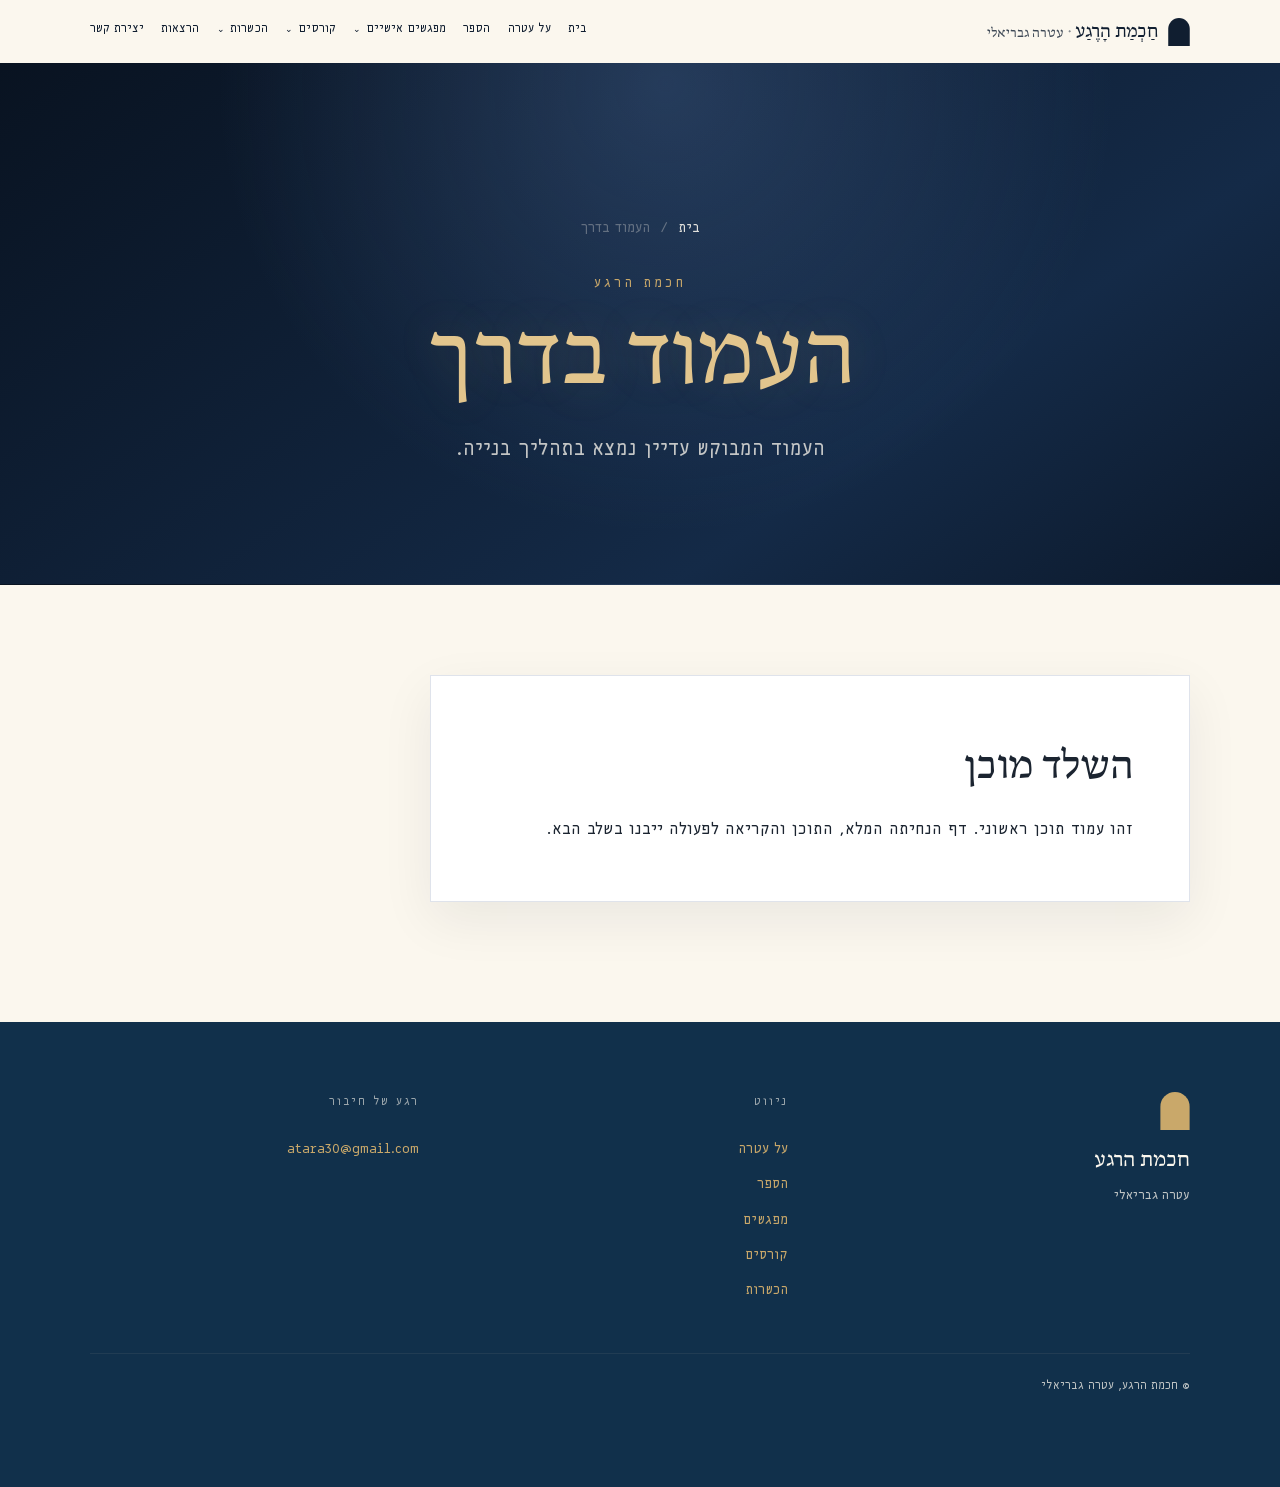
==== commit b705edfe: "חסימת סריקה על ידי מנועי חיפוש בשלב זה (robots.txt + מטא-תג noindex בכל העמודים), עד שהאתר מוכן לפרס" ====
--- a/docs/index.html
+++ b/docs/index.html
@@ -3,6 +3,7 @@
 <head>
 <meta charset="UTF-8">
 <meta name="viewport" content="width=device-width, initial-scale=1">
+<meta name="robots" content="noindex, nofollow">
 <title>חכמת הרגע | עטרה גבריאלי</title>
 <meta name="description" content="חכמת הרגע, מכון בהובלת עטרה גבריאלי.">
 <link rel="icon" href="assets/img/favicon.svg" type="image/svg+xml">
--- a/docs/style.css
+++ b/docs/style.css
@@ -386,7 +386,7 @@
 
 .cta-gold {
   color: var(--cream);
-  background: var(--blue-royal);
+  background: #061427;
 }
 
 .cta-outline {
